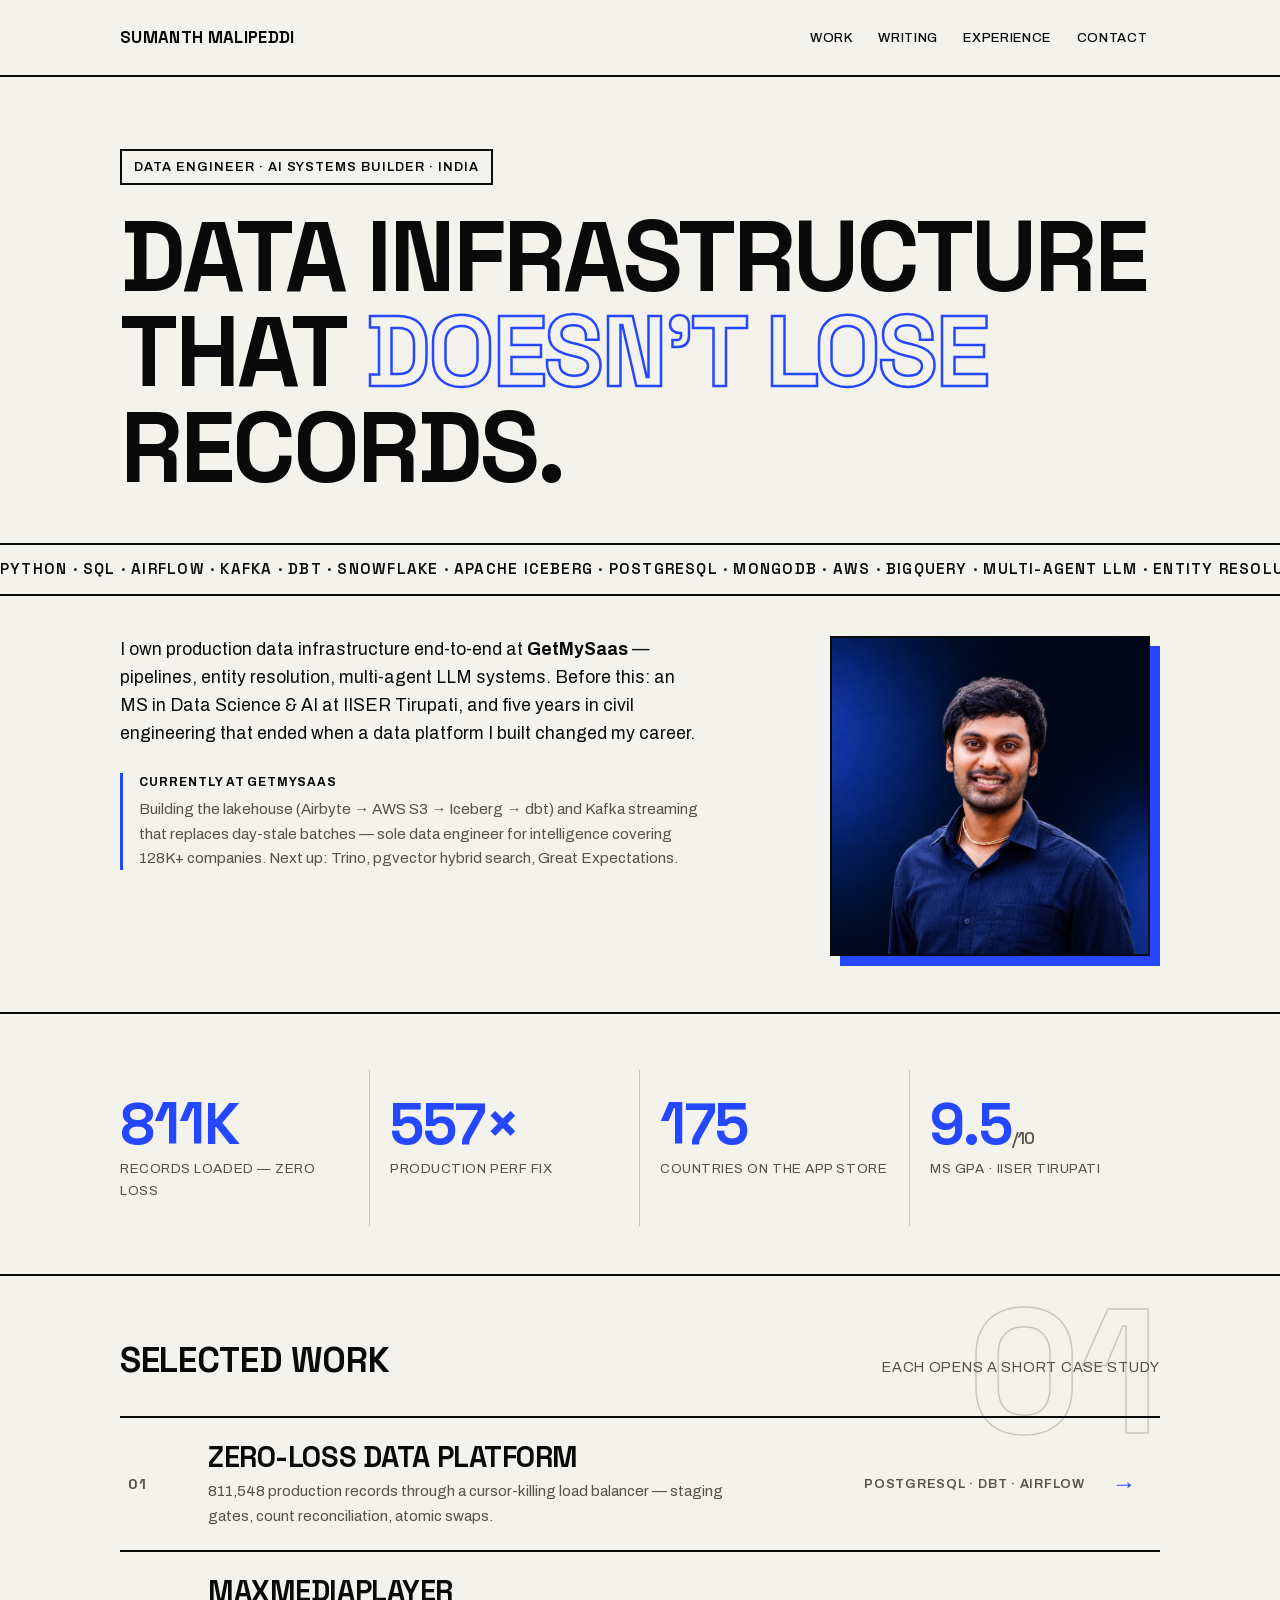
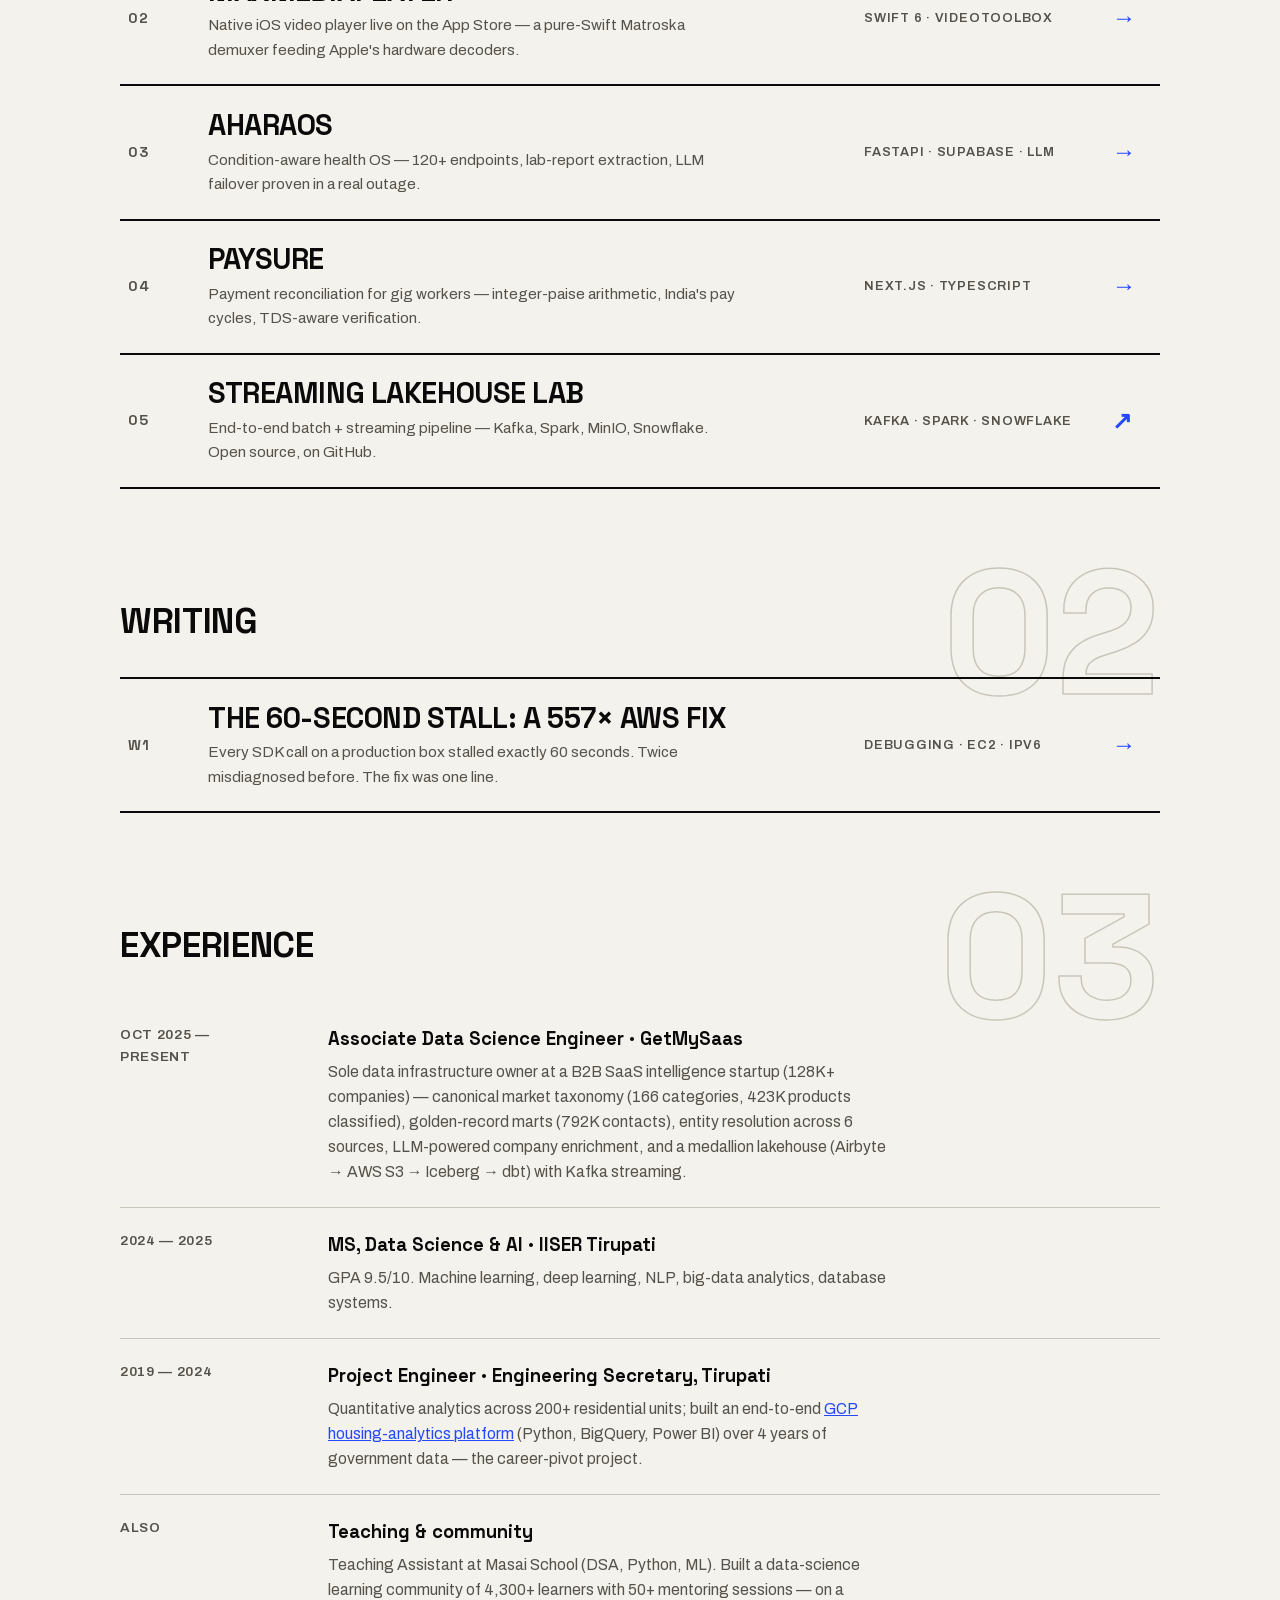
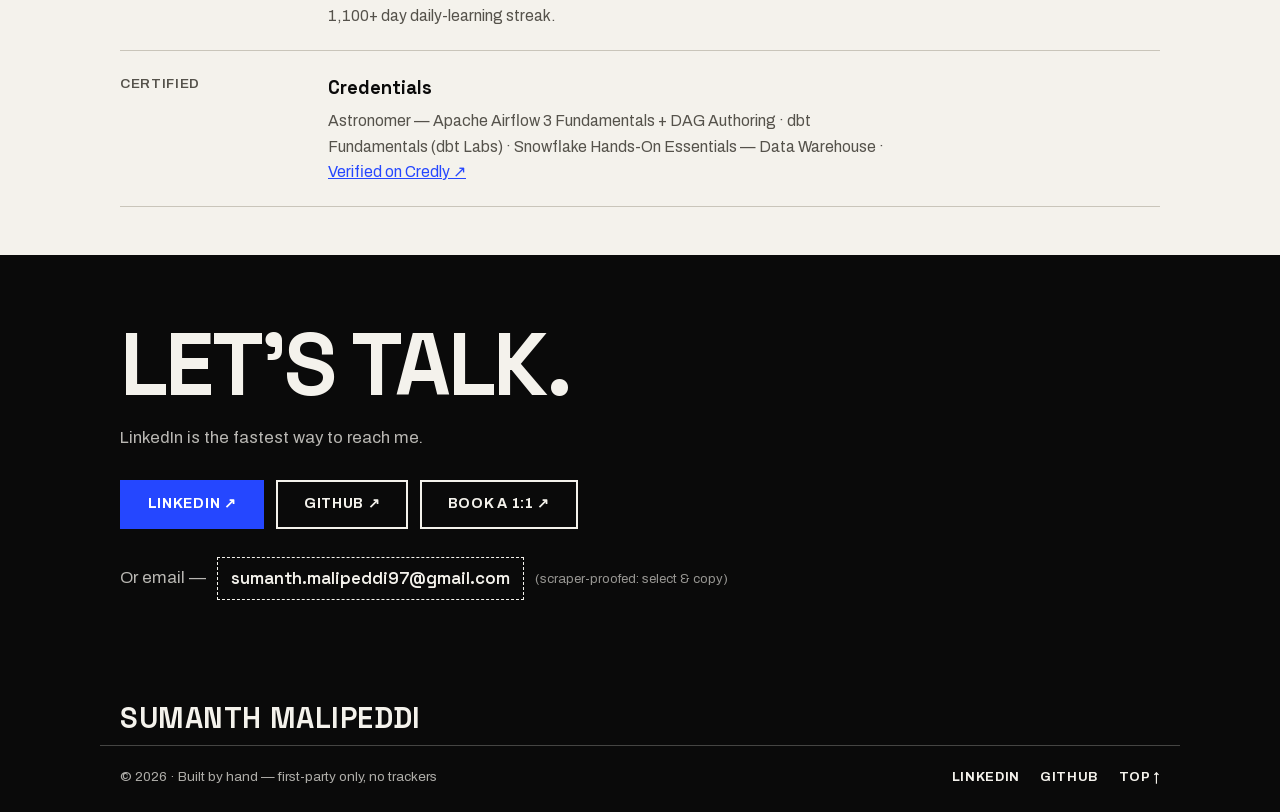
==== index.html @ 6e316037 "feat: favicon, honest stack — remove unused tools, add python and snowflake Co-Authored-By: Claude O" ====
<!DOCTYPE html>
<html lang="en">
<head>
  <meta charset="UTF-8">
  <meta name="viewport" content="width=device-width, initial-scale=1.0">
  <title>Sumanth Malipeddi — Data Engineer &amp; AI Systems Builder</title>
  <meta name="description" content="Data engineer and AI systems builder. Production data infrastructure end-to-end at GetMySaas — zero-loss loads at scale, dbt/Airflow pipelines, multi-agent LLM systems. Solo-shipped iOS and web products.">
  <link rel="canonical" href="https://sumanthmalipeddi.com/">
  <meta property="og:url" content="https://sumanthmalipeddi.com/">
  <meta property="og:title" content="Sumanth Malipeddi — Data Engineer &amp; AI Systems Builder">
  <meta property="og:description" content="Production data infrastructure end-to-end: 811K-record zero-loss loads, dbt/Airflow, multi-agent LLM systems. Solo-shipped products on the App Store and web.">
  <meta property="og:type" content="profile">
  <link rel="icon" href="favicon.svg" type="image/svg+xml">
  <link rel="icon" href="favicon-32.png" sizes="32x32" type="image/png">
  <link rel="apple-touch-icon" href="apple-touch-icon.png">
  <link rel="stylesheet" href="style.css">
  <script type="application/ld+json">
  {
    "@context": "https://schema.org",
    "@type": "ProfilePage",
    "mainEntity": {
      "@type": "Person",
      "name": "Sumanth Malipeddi",
      "jobTitle": "Data Engineer",
      "worksFor": { "@type": "Organization", "name": "GetMySaas" },
      "alumniOf": [
        { "@type": "CollegeOrUniversity", "name": "IISER Tirupati" },
        { "@type": "CollegeOrUniversity", "name": "SASTRA University" }
      ],
      "url": "https://sumanthmalipeddi.com/",
      "sameAs": [
        "https://linkedin.com/in/sumanth-malipeddi",
        "https://github.com/sumanthmalipeddi"
      ]
    }
  }
  </script>
  <script src="js/lenis.min.js" defer></script>
  <script src="js/main.js" defer></script>
</head>
<body>
  <a class="skip-link" href="#main">Skip to content</a>

  <header>
    <nav class="container" aria-label="Main">
      <span class="brand">Sumanth Malipeddi</span>
      <div class="nav-links">
        <a href="#work">Work</a>
        <a href="#writing">Writing</a>
        <a href="#experience">Experience</a>
        <a href="#contact">Contact</a>
      </div>
    </nav>
  </header>

  <main id="main">
    <section class="hero container">
      <p class="kicker reveal r1">Data Engineer · AI Systems Builder · India</p>
      <h1 class="reveal r2">Data infrastructure<br>that <em>doesn't lose</em><br>records.</h1>
    </section>

    <div class="marquee" aria-hidden="true">
      <div class="marquee-track">
        <span>Python · SQL · Airflow · Kafka · dbt · Snowflake · Apache Iceberg · PostgreSQL · MongoDB · AWS · BigQuery · Multi-agent LLM · Entity resolution · Zero-loss pipelines · FastAPI · Swift · Docker · </span><span class="loop-copy">Python · SQL · Airflow · Kafka · dbt · Snowflake · Apache Iceberg · PostgreSQL · MongoDB · AWS · BigQuery · Multi-agent LLM · Entity resolution · Zero-loss pipelines · FastAPI · Swift · Docker · </span>
      </div>
    </div>

    <section class="hero-below container">
      <div class="hero-row reveal r3">
        <div class="hero-left">
          <p class="bio">
            I own production data infrastructure end-to-end at <strong>GetMySaas</strong> —
            pipelines, entity resolution, multi-agent LLM systems. Before this: an MS in
            Data Science &amp; AI at IISER Tirupati, and five years in civil engineering
            that ended when a data platform I built changed my career.
          </p>
          <p class="now"><span>Currently at GetMySaas</span>Building the lakehouse (Airbyte → AWS S3 → Iceberg → dbt) and Kafka streaming that replaces day-stale batches — sole data engineer for intelligence covering 128K+ companies. Next up: Trino, pgvector hybrid search, Great Expectations.</p>
        </div>
        <figure class="portrait">
          <img src="img/portrait.jpg" alt="Sumanth Malipeddi" width="800" height="800" fetchpriority="high">
        </figure>
      </div>
    </section>

    <section class="stats-band" aria-label="Key numbers">
      <div class="container stats">
        <div class="stat"><span class="num">811K</span><span class="label">records loaded — zero loss</span></div>
        <div class="stat"><span class="num">557×</span><span class="label">production perf fix</span></div>
        <div class="stat"><span class="num">175</span><span class="label">countries on the App Store</span></div>
        <div class="stat"><span class="num">9.5<small>/10</small></span><span class="label">MS GPA · IISER Tirupati</span></div>
      </div>
    </section>

    <section id="work" class="container sec" aria-labelledby="work-h">
      <span class="ghost" aria-hidden="true">01</span>
      <div class="sec-head">
        <h2 id="work-h">Selected work</h2>
        <p class="sec-note">Each opens a short case study</p>
      </div>
      <div class="index-list">
        <a class="row" href="projects/zero-loss-pipeline.html">
          <span class="row-no">01</span>
          <span class="row-main">
            <span class="row-title">Zero-loss data platform</span>
            <span class="row-desc">811,548 production records through a cursor-killing load balancer — staging gates, count reconciliation, atomic swaps.</span>
          </span>
          <span class="row-meta">PostgreSQL · dbt · Airflow</span>
          <span class="arrow" aria-hidden="true">→</span>
        </a>
        <a class="row" href="projects/maxmediaplayer.html">
          <span class="row-no">02</span>
          <span class="row-main">
            <span class="row-title">MaxMediaPlayer</span>
            <span class="row-desc">Native iOS video player live on the App Store — a pure-Swift Matroska demuxer feeding Apple's hardware decoders.</span>
          </span>
          <span class="row-meta">Swift 6 · VideoToolbox</span>
          <span class="arrow" aria-hidden="true">→</span>
        </a>
        <a class="row" href="projects/aharaos.html">
          <span class="row-no">03</span>
          <span class="row-main">
            <span class="row-title">AharaOS</span>
            <span class="row-desc">Condition-aware health OS — 120+ endpoints, lab-report extraction, LLM failover proven in a real outage.</span>
          </span>
          <span class="row-meta">FastAPI · Supabase · LLM</span>
          <span class="arrow" aria-hidden="true">→</span>
        </a>
        <a class="row" href="projects/paysure.html">
          <span class="row-no">04</span>
          <span class="row-main">
            <span class="row-title">PaySure</span>
            <span class="row-desc">Payment reconciliation for gig workers — integer-paise arithmetic, India's pay cycles, TDS-aware verification.</span>
          </span>
          <span class="row-meta">Next.js · TypeScript</span>
          <span class="arrow" aria-hidden="true">→</span>
        </a>
        <a class="row" href="https://github.com/sumanthmalipeddi/stockmarket-data-pipeline" rel="noopener noreferrer">
          <span class="row-no">05</span>
          <span class="row-main">
            <span class="row-title">Streaming lakehouse lab</span>
            <span class="row-desc">End-to-end batch + streaming pipeline — Kafka, Spark, MinIO, Snowflake. Open source, on GitHub.</span>
          </span>
          <span class="row-meta">Kafka · Spark · Snowflake</span>
          <span class="arrow" aria-hidden="true">↗</span>
        </a>
      </div>
    </section>

    <section id="writing" class="container sec" aria-labelledby="writing-h">
      <span class="ghost" aria-hidden="true">02</span>
      <div class="sec-head">
        <h2 id="writing-h">Writing</h2>
      </div>
      <div class="index-list">
        <a class="row" href="writing/557x-aws-fix.html">
          <span class="row-no">W1</span>
          <span class="row-main">
            <span class="row-title">The 60-second stall: a 557× AWS fix</span>
            <span class="row-desc">Every SDK call on a production box stalled exactly 60 seconds. Twice misdiagnosed before. The fix was one line.</span>
          </span>
          <span class="row-meta">Debugging · EC2 · IPv6</span>
          <span class="arrow" aria-hidden="true">→</span>
        </a>
      </div>
    </section>

    <section id="experience" class="container sec" aria-labelledby="exp-h">
      <span class="ghost" aria-hidden="true">03</span>
      <div class="sec-head">
        <h2 id="exp-h">Experience</h2>
      </div>
      <article class="job">
        <div class="job-when"><p class="period">Oct 2025 —<br>Present</p></div>
        <div class="job-what">
          <h3>Associate Data Science Engineer · GetMySaas</h3>
          <p class="job-line">Sole data infrastructure owner at a B2B SaaS intelligence startup (128K+ companies) — canonical market taxonomy (166 categories, 423K products classified), golden-record marts (792K contacts), entity resolution across 6 sources, LLM-powered company enrichment, and a medallion lakehouse (Airbyte → AWS S3 → Iceberg → dbt) with Kafka streaming.</p>
        </div>
      </article>
      <article class="job">
        <div class="job-when"><p class="period">2024 — 2025</p></div>
        <div class="job-what">
          <h3>MS, Data Science &amp; AI · IISER Tirupati</h3>
          <p class="job-line">GPA 9.5/10. Machine learning, deep learning, NLP, big-data analytics, database systems.</p>
        </div>
      </article>
      <article class="job">
        <div class="job-when"><p class="period">2019 — 2024</p></div>
        <div class="job-what">
          <h3>Project Engineer · Engineering Secretary, Tirupati</h3>
          <p class="job-line">Quantitative analytics across 200+ residential units; built an end-to-end <a href="https://github.com/sumanthmalipeddi/Housing_Data-Analytics-Engineering" rel="noopener noreferrer">GCP housing-analytics platform</a> (Python, BigQuery, Power BI) over 4 years of government data — the career-pivot project.</p>
        </div>
      </article>
      <article class="job">
        <div class="job-when"><p class="period">Also</p></div>
        <div class="job-what">
          <h3>Teaching &amp; community</h3>
          <p class="job-line">Teaching Assistant at Masai School (DSA, Python, ML). Built a data-science learning community of 4,300+ learners with 50+ mentoring sessions — on a 1,100+ day daily-learning streak.</p>
        </div>
      </article>
      <article class="job">
        <div class="job-when"><p class="period">Certified</p></div>
        <div class="job-what">
          <h3>Credentials</h3>
          <p class="job-line">Astronomer — Apache Airflow 3 Fundamentals + DAG Authoring · dbt Fundamentals (dbt Labs) · Snowflake Hands-On Essentials — Data Warehouse · <a href="https://www.credly.com/users/sumanth-malipeddi" rel="noopener noreferrer">Verified on Credly ↗</a></p>
        </div>
      </article>
    </section>

    <section id="contact" class="contact-band" aria-labelledby="contact-h">
      <div class="container">
        <h2 id="contact-h" class="contact-big">Let's talk.</h2>
        <p class="contact-note">LinkedIn is the fastest way to reach me.</p>
        <div class="contact-links">
          <a class="btn btn-primary" href="https://linkedin.com/in/sumanth-malipeddi" rel="noopener noreferrer">LinkedIn ↗</a>
          <a class="btn" href="https://github.com/sumanthmalipeddi" rel="noopener noreferrer">GitHub ↗</a>
          <a class="btn" href="https://topmate.io/sumanth_malipeddi" rel="noopener noreferrer">Book a 1:1 ↗</a>
        </div>
        <p class="email-line">
          <span class="email-label">Or email —</span>
          <span class="email">sumanth.malipeddi97<span class="decoy">.stop-scraping-me</span>&#64;gmail<span class="decoy">.example</span>.com</span>
          <span class="email-hint">(scraper-proofed: select &amp; copy)</span>
        </p>
      </div>
    </section>
  </main>

  <footer>
    <div class="container">
      <p class="foot-name" aria-hidden="true">Sumanth&nbsp;Malipeddi</p>
    </div>
    <div class="container foot">
      <p>© 2026 · Built by hand — first-party only, no trackers</p>
      <div class="foot-links">
        <a href="https://linkedin.com/in/sumanth-malipeddi" rel="noopener noreferrer">LinkedIn</a>
        <a href="https://github.com/sumanthmalipeddi" rel="noopener noreferrer">GitHub</a>
        <a href="#main">Top ↑</a>
      </div>
    </div>
  </footer>
</body>
</html>
---- style.css ----
@font-face {
  font-family: "Archivo";
  src: url("fonts/archivo.woff2") format("woff2");
  font-weight: 100 900;
  font-display: swap;
}

@font-face {
  font-family: "Space Grotesk";
  src: url("fonts/space-grotesk.woff2") format("woff2");
  font-weight: 300 700;
  font-display: swap;
}

:root {
  --bg: #f4f2ec;
  --fg: #0a0a0a;
  --muted: #55524b;
  --accent: #2547ff;
  --on-accent: #ffffff;
  --line: #0a0a0a;
  --line-soft: #c9c5ba;
  --max-width: 1080px;
  --ease-out: cubic-bezier(0.23, 1, 0.32, 1);
}

@media (prefers-color-scheme: dark) {
  :root {
    --bg: #0d0d0c;
    --fg: #f2f0e9;
    --muted: #a8a498;
    --accent: #6b85ff;
    --on-accent: #0d0d0c;
    --line: #f2f0e9;
    --line-soft: #33322e;
  }
}

* { margin: 0; padding: 0; box-sizing: border-box; }

/* Native fallback; Lenis takes over when JS runs (and sets scroll-behavior auto) */
html { scroll-behavior: smooth; }

html.lenis, html.lenis body { height: auto; }
.lenis.lenis-smooth { scroll-behavior: auto !important; }
.lenis.lenis-stopped { overflow: hidden; }

::selection { background: var(--accent); color: var(--on-accent); }

body {
  background: var(--bg);
  color: var(--fg);
  font-family: "Archivo", -apple-system, BlinkMacSystemFont, "Segoe UI", sans-serif;
  font-size: 1.05rem;
  line-height: 1.6;
}

h1, h2, h3, .brand, .num, .row-no, .row-title, .contact-big {
  font-family: "Space Grotesk", "Archivo", sans-serif;
}

.skip-link {
  position: absolute;
  left: -9999px;
  top: 0;
  background: var(--accent);
  color: var(--on-accent);
  padding: 0.5rem 1rem;
  z-index: 10;
}

.skip-link:focus { left: 0; }

.container {
  max-width: var(--max-width);
  margin: 0 auto;
  padding-left: 1.25rem;
  padding-right: 1.25rem;
}

/* ── Header ─────────────────────────────────────────── */
header { border-bottom: 2px solid var(--line); }

nav {
  display: flex;
  justify-content: space-between;
  align-items: center;
  flex-wrap: wrap;
  gap: 0.5rem;
  padding-top: 1.1rem;
  padding-bottom: 1.1rem;
}

.brand {
  font-weight: 700;
  font-size: 1.05rem;
  text-transform: uppercase;
  letter-spacing: 0.02em;
}

.nav-links { display: flex; flex-wrap: wrap; }

.nav-links a {
  color: var(--fg);
  text-decoration: none;
  font-weight: 500;
  padding: 0.6rem 0.8rem;
  text-transform: uppercase;
  font-size: 0.82rem;
  letter-spacing: 0.05em;
  transition: color 150ms var(--ease-out);
}

a:focus-visible {
  outline: 3px solid var(--accent);
  outline-offset: 2px;
}

/* ── Hero ───────────────────────────────────────────── */
.hero { padding-top: 4.5rem; padding-bottom: 3rem; }

.hero-below { padding-top: 2.5rem; padding-bottom: 3.5rem; }

.kicker {
  color: var(--fg);
  font-weight: 600;
  letter-spacing: 0.08em;
  text-transform: uppercase;
  font-size: 0.8rem;
  margin-bottom: 1.5rem;
  border: 2px solid var(--line);
  display: inline-block;
  padding: 0.35rem 0.75rem;
}

.hero h1 {
  font-size: clamp(2.6rem, 8.5vw, 6.2rem);
  font-weight: 700;
  line-height: 0.96;
  letter-spacing: -0.03em;
  text-transform: uppercase;
  margin-bottom: 0;
}

.hero h1 em {
  font-style: normal;
  color: var(--accent);
}

@supports (-webkit-text-stroke: 2px black) {
  .hero h1 em {
    color: transparent;
    -webkit-text-stroke: 2.5px var(--accent);
  }
}

/* ── Marquee strip ──────────────────────────────────── */
.marquee {
  border-top: 2px solid var(--line);
  border-bottom: 2px solid var(--line);
  overflow: hidden;
  white-space: nowrap;
  padding: 0.7rem 0;
}

.marquee-track {
  display: inline-block;
  animation: marquee 36s linear infinite;
  will-change: transform;
}

.marquee span {
  font-family: "Space Grotesk", sans-serif;
  font-weight: 600;
  text-transform: uppercase;
  letter-spacing: 0.08em;
  font-size: 0.95rem;
}

@keyframes marquee {
  to { transform: translateX(-50%); }
}

.hero-row {
  display: grid;
  grid-template-columns: 1fr;
  gap: 2rem;
  align-items: start;
}

@media (min-width: 760px) {
  .hero-row { grid-template-columns: 3fr 2fr; gap: 3.5rem; }
}

.hero-left { display: flex; flex-direction: column; gap: 1.5rem; }

.portrait { margin: 0; }

.portrait img {
  display: block;
  width: 100%;
  max-width: 320px;
  height: auto;
  border: 2px solid var(--line);
  box-shadow: 10px 10px 0 var(--accent);
}

@media (min-width: 760px) {
  .portrait { justify-self: end; padding-right: 10px; }
}

.bio { max-width: 58ch; font-size: 1.1rem; }

.bio strong { font-weight: 700; }

.now {
  border-left: 3px solid var(--accent);
  padding-left: 1rem;
  color: var(--muted);
  font-size: 0.95rem;
  align-self: start;
}

.now span {
  display: block;
  text-transform: uppercase;
  letter-spacing: 0.08em;
  font-size: 0.75rem;
  font-weight: 700;
  color: var(--fg);
  margin-bottom: 0.35rem;
}

/* ── Stats band ─────────────────────────────────────── */
.stats-band {
  border-top: 2px solid var(--line);
  border-bottom: 2px solid var(--line);
}

.stats {
  display: grid;
  grid-template-columns: 1fr 1fr;
  padding-left: 0;
  padding-right: 0;
}

@media (min-width: 760px) {
  .stats { grid-template-columns: repeat(4, 1fr); }
}

.stat {
  padding: 1.5rem 1.25rem;
  border-right: 1px solid var(--line-soft);
}

.stat:last-child { border-right: none; }

@media (max-width: 759px) {
  .stat:nth-child(2n) { border-right: none; }
  .stat:nth-child(-n+2) { border-bottom: 1px solid var(--line-soft); }
}

.stat .num {
  display: block;
  font-weight: 700;
  font-size: clamp(2.4rem, 5vw, 3.6rem);
  letter-spacing: -0.02em;
  line-height: 1.05;
  color: var(--accent);
}

.stat .num small { font-size: 1.1rem; font-weight: 500; color: var(--muted); }

.stat .label {
  display: block;
  color: var(--muted);
  font-size: 0.85rem;
  margin-top: 0.25rem;
  text-transform: uppercase;
  letter-spacing: 0.04em;
}

/* ── Sections ───────────────────────────────────────── */
section { padding-top: 3.5rem; padding-bottom: 3rem; }

.sec { position: relative; }

.sec > *:not(.ghost) { position: relative; z-index: 1; }

.ghost {
  position: absolute;
  top: 0.5rem;
  right: 1.25rem;
  font-family: "Space Grotesk", sans-serif;
  font-weight: 700;
  font-size: clamp(6rem, 16vw, 11rem);
  line-height: 1;
  color: transparent;
  -webkit-text-stroke: 1.5px var(--line-soft);
  pointer-events: none;
  user-select: none;
  z-index: 0;
  transform: translateZ(0);
}

.sec-head {
  display: flex;
  align-items: baseline;
  justify-content: space-between;
  gap: 1rem;
  flex-wrap: wrap;
  margin-bottom: 1.75rem;
}

h2 {
  font-size: clamp(1.6rem, 3.5vw, 2.2rem);
  font-weight: 700;
  text-transform: uppercase;
  letter-spacing: -0.01em;
}

.sec-note {
  color: var(--muted);
  font-size: 0.9rem;
  text-transform: uppercase;
  letter-spacing: 0.05em;
}

/* ── Editorial index rows ───────────────────────────── */
.index-list { border-top: 2px solid var(--line); }

.row {
  display: grid;
  grid-template-columns: auto 1fr auto;
  align-items: center;
  gap: 1rem 1.5rem;
  padding: 1.4rem 0.5rem;
  border-bottom: 2px solid var(--line);
  text-decoration: none;
  color: var(--fg);
  transition: background 150ms var(--ease-out), color 150ms var(--ease-out);
}

.row-main, .row-no { transition: transform 150ms var(--ease-out); }

@media (min-width: 760px) {
  .row { grid-template-columns: 3.5rem 1fr 14rem 2.5rem; }
}

.row-no {
  font-weight: 700;
  font-size: 0.9rem;
  color: var(--muted);
  letter-spacing: 0.05em;
}

.row-main { display: block; }

.row-title {
  display: block;
  font-weight: 700;
  font-size: clamp(1.3rem, 3vw, 1.8rem);
  letter-spacing: -0.015em;
  line-height: 1.15;
  text-transform: uppercase;
}

.row-desc {
  display: block;
  color: var(--muted);
  font-size: 0.95rem;
  margin-top: 0.35rem;
  max-width: 60ch;
}

.row-meta {
  color: var(--muted);
  font-size: 0.8rem;
  font-weight: 600;
  text-transform: uppercase;
  letter-spacing: 0.06em;
  display: none;
}

@media (min-width: 760px) {
  .row-meta { display: block; }
}

.arrow {
  color: var(--accent);
  font-weight: 700;
  font-size: 1.5rem;
  transition: transform 160ms var(--ease-out);
}

@media (hover: hover) and (pointer: fine) {
  .nav-links a:hover { color: var(--accent); }
  .row:hover {
    background: var(--fg);
    color: var(--bg);
  }
  .row:hover .row-main,
  .row:hover .row-no { transform: translateX(0.5rem); }
  .row:hover .row-desc,
  .row:hover .row-no,
  .row:hover .row-meta { color: var(--bg); opacity: 0.75; }
  .row:hover .arrow { transform: translateX(6px); color: var(--accent); }
  .btn:hover { background: var(--fg); color: var(--bg); border-color: var(--fg); }
  .btn-primary:hover { background: var(--fg); color: var(--bg); }
}

.row:active { background: var(--fg); color: var(--bg); }

/* ── Experience ─────────────────────────────────────── */
.job {
  display: grid;
  grid-template-columns: 1fr;
  gap: 0.25rem 3rem;
  padding: 1.4rem 0;
  border-bottom: 1px solid var(--line-soft);
}

@media (min-width: 760px) {
  .job { grid-template-columns: 10rem 1fr; }
}

.period {
  color: var(--muted);
  font-size: 0.85rem;
  font-weight: 600;
  text-transform: uppercase;
  letter-spacing: 0.05em;
  font-variant-numeric: tabular-nums;
}

.job h3 {
  font-size: 1.15rem;
  font-weight: 700;
  margin-bottom: 0.35rem;
}

.job-line { color: var(--muted); max-width: 62ch; font-size: 0.98rem; }

/* ── Contact band ───────────────────────────────────── */
.contact-band {
  border-top: 2px solid var(--line);
  background: var(--fg);
  color: var(--bg);
  padding-top: 4rem;
  padding-bottom: 4rem;
}

.contact-big {
  font-size: clamp(2.8rem, 9vw, 5.5rem);
  letter-spacing: -0.03em;
  line-height: 1;
  margin-bottom: 1rem;
}

.contact-note { opacity: 0.75; margin-bottom: 1.75rem; }

.contact-links { display: flex; gap: 0.75rem; flex-wrap: wrap; }

.btn {
  display: inline-flex;
  align-items: center;
  gap: 0.5rem;
  min-height: 48px;
  padding: 0.7rem 1.6rem;
  border: 2px solid var(--bg);
  background: transparent;
  color: var(--bg);
  text-decoration: none;
  font-weight: 700;
  text-transform: uppercase;
  font-size: 0.88rem;
  letter-spacing: 0.05em;
  cursor: pointer;
  transition: transform 160ms var(--ease-out), background 150ms ease, color 150ms ease;
}

.contact-band .btn { border-color: var(--bg); color: var(--bg); }

.contact-band .btn-primary { background: var(--accent); border-color: var(--accent); color: #fff; }

@media (hover: hover) and (pointer: fine) {
  .contact-band .btn:hover { background: var(--bg); color: var(--fg); }
  .contact-band .btn-primary:hover { background: var(--bg); color: var(--fg); border-color: var(--bg); }
}

.btn:active { transform: scale(0.97); }

/* Anti-scraper email: decoy fragments exist in the HTML source but are
   never rendered, selected, or read by screen readers. */
.email-line {
  margin-top: 1.75rem;
  display: flex;
  align-items: center;
  gap: 0.7rem;
  flex-wrap: wrap;
}

.email-label { opacity: 0.75; }

.email {
  font-family: "Space Grotesk", monospace;
  font-weight: 600;
  border: 1px dashed var(--bg);
  padding: 0.45rem 0.8rem;
  user-select: all;
  -webkit-user-select: all;
}

.email-hint { opacity: 0.6; font-size: 0.82rem; }

.decoy { display: none; }

a { color: var(--accent); }

/* ── Footer ─────────────────────────────────────────── */
footer {
  background: var(--fg);
  color: var(--bg);
}

.foot-name {
  font-family: "Space Grotesk", sans-serif;
  font-weight: 700;
  text-transform: uppercase;
  letter-spacing: 0.02em;
  font-size: clamp(1.3rem, 2.8vw, 1.8rem);
  line-height: 1;
  padding-top: 2.5rem;
  padding-bottom: 0.75rem;
  white-space: nowrap;
  overflow: hidden;
}

.foot {
  display: flex;
  justify-content: space-between;
  align-items: center;
  flex-wrap: wrap;
  gap: 0.75rem;
  padding-top: 1.25rem;
  padding-bottom: 1.5rem;
  border-top: 1px solid color-mix(in srgb, var(--bg) 25%, transparent);
  font-size: 0.85rem;
}

.foot p { opacity: 0.7; }

.foot-links { display: flex; gap: 1.25rem; }

.foot-links a {
  color: var(--bg);
  text-decoration: none;
  font-weight: 700;
  text-transform: uppercase;
  font-size: 0.8rem;
  letter-spacing: 0.05em;
}

@media (hover: hover) and (pointer: fine) {
  .foot-links a:hover { color: var(--accent); }
}

/* ── Case-study pages ───────────────────────────────── */
.case { padding-top: 3rem; padding-bottom: 0.5rem; }

.case .kicker { margin-bottom: 1.25rem; }

.case h1 {
  font-size: clamp(2.2rem, 6vw, 3.8rem);
  font-weight: 700;
  text-transform: uppercase;
  letter-spacing: -0.02em;
  line-height: 1.02;
  margin-bottom: 1rem;
}

.case .stack {
  color: var(--muted);
  font-size: 0.85rem;
  font-weight: 600;
  text-transform: uppercase;
  letter-spacing: 0.06em;
}

.case-body { padding-bottom: 2rem; }

.case-body section { padding: 1.75rem 0; }

.case-body h2 {
  font-size: 1.3rem;
  margin-bottom: 0.75rem;
}

.case-body p, .case-body li { max-width: 64ch; }

.case-body p + p { margin-top: 0.75rem; }

.case-body ul { padding-left: 1.25rem; }

.case-body li { margin-bottom: 0.5rem; }

.case-body code {
  font-family: "Space Grotesk", monospace;
  font-size: 0.92em;
  border: 1px solid var(--line-soft);
  padding: 0.05em 0.35em;
}

.outcomes {
  list-style: none;
  padding-left: 0 !important;
  display: grid;
  grid-template-columns: 1fr;
  border: 2px solid var(--line);
}

@media (min-width: 680px) {
  .outcomes { grid-template-columns: 1fr 1fr; }
}

.outcomes li {
  padding: 1.1rem 1.25rem;
  margin: 0 !important;
  border-bottom: 1px solid var(--line-soft);
}

@media (min-width: 680px) {
  .outcomes li:nth-child(odd) { border-right: 1px solid var(--line-soft); }
  .outcomes li:nth-last-child(-n+2) { border-bottom: none; }
}

@media (max-width: 679px) {
  .outcomes li:last-child { border-bottom: none; }
}

.outcomes .num {
  font-weight: 700;
  font-size: 1.5rem;
  letter-spacing: -0.02em;
  display: block;
}

.back {
  display: inline-block;
  margin: 1rem 0 2.5rem;
  text-decoration: none;
  font-weight: 700;
  text-transform: uppercase;
  font-size: 0.88rem;
  letter-spacing: 0.05em;
  border: 2px solid var(--line);
  color: var(--fg);
  padding: 0.6rem 1.2rem;
  transition: background 150ms ease, color 150ms ease;
}

@media (hover: hover) and (pointer: fine) {
  .back:hover { background: var(--fg); color: var(--bg); }
}

/* ── Entrance ───────────────────────────────────────── */
.reveal {
  opacity: 0;
  transform: translateY(10px);
  animation: reveal 300ms var(--ease-out) forwards;
}

.r1 { animation-delay: 0ms; }
.r2 { animation-delay: 60ms; }
.r3 { animation-delay: 120ms; }

@keyframes reveal {
  to {
    opacity: 1;
    transform: translateY(0);
  }
}

@media (prefers-reduced-motion: reduce) {
  html { scroll-behavior: auto; }

  .reveal {
    transform: none;
    animation: reveal 200ms ease forwards;
  }

  .btn:active { transform: none; }
  .row { transition: background 150ms ease, color 150ms ease; }
  .marquee-track { animation: none; }
  .loop-copy { display: none; }
}
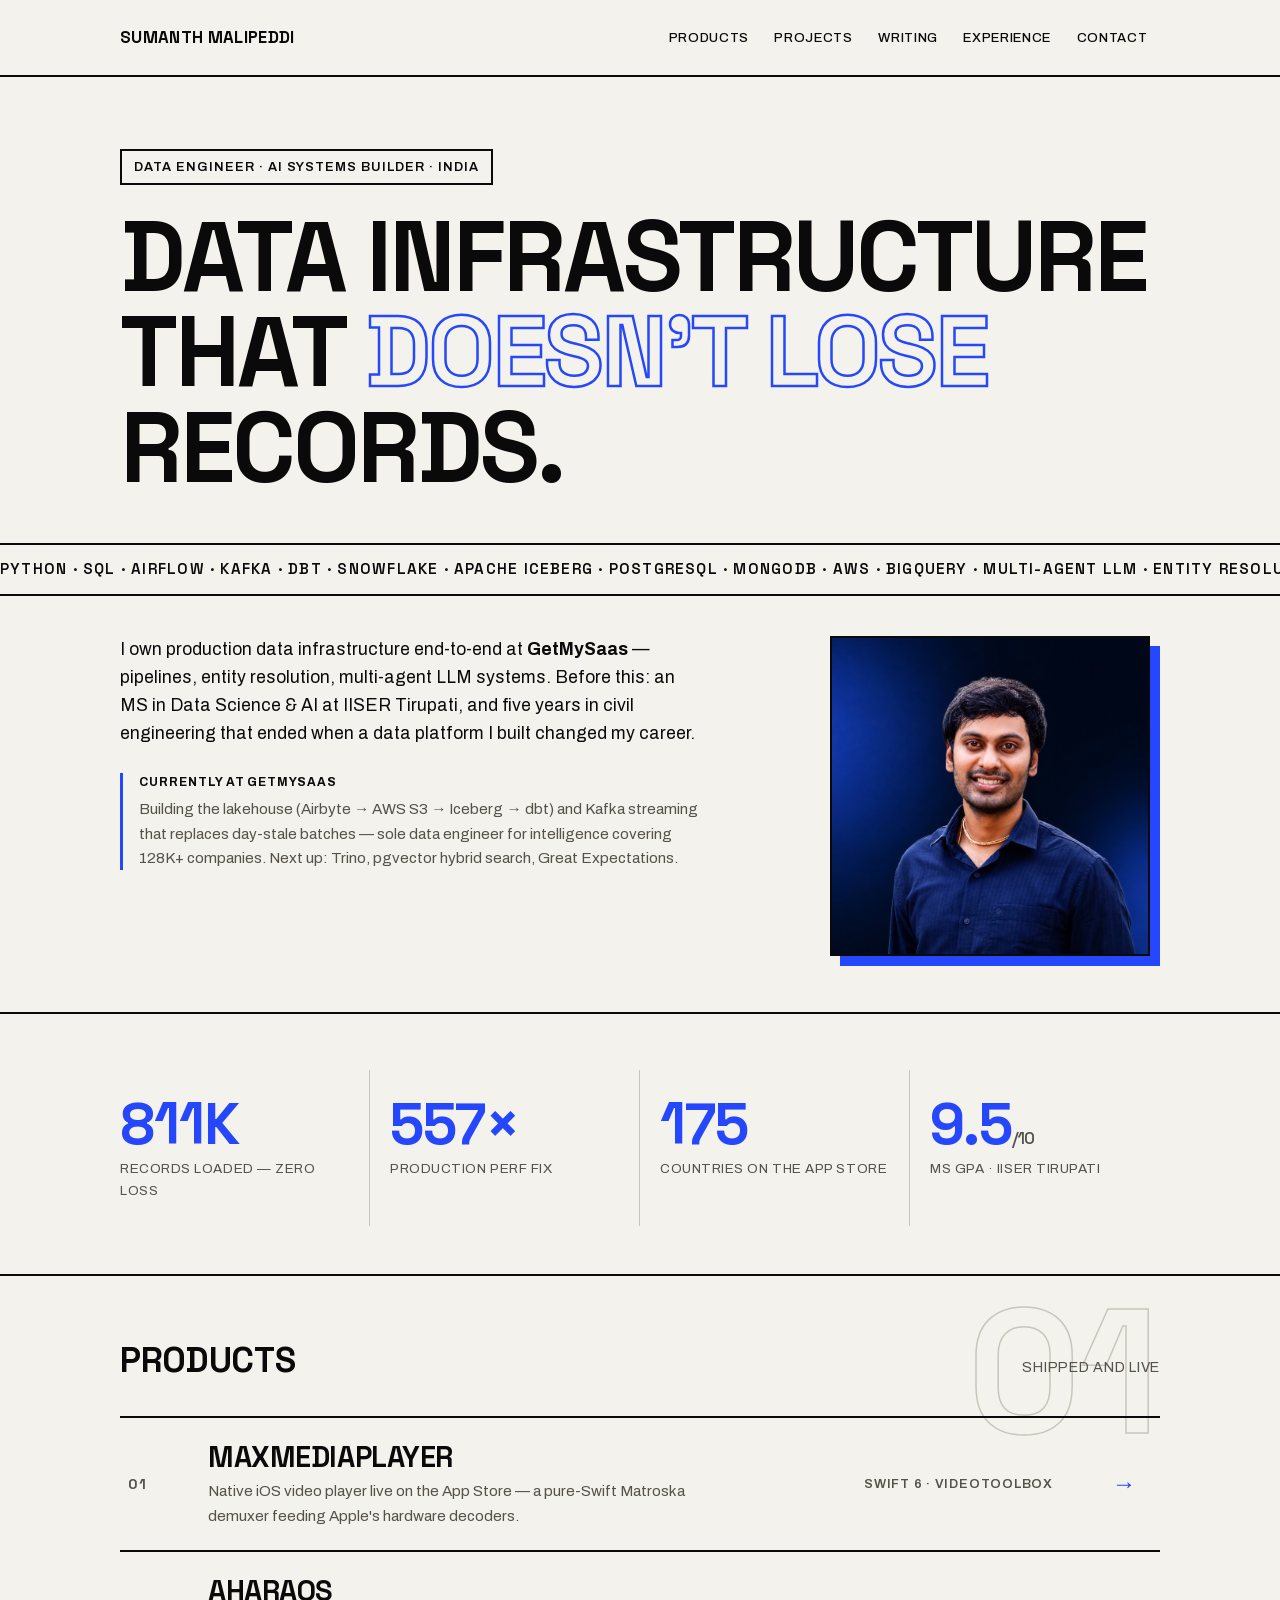
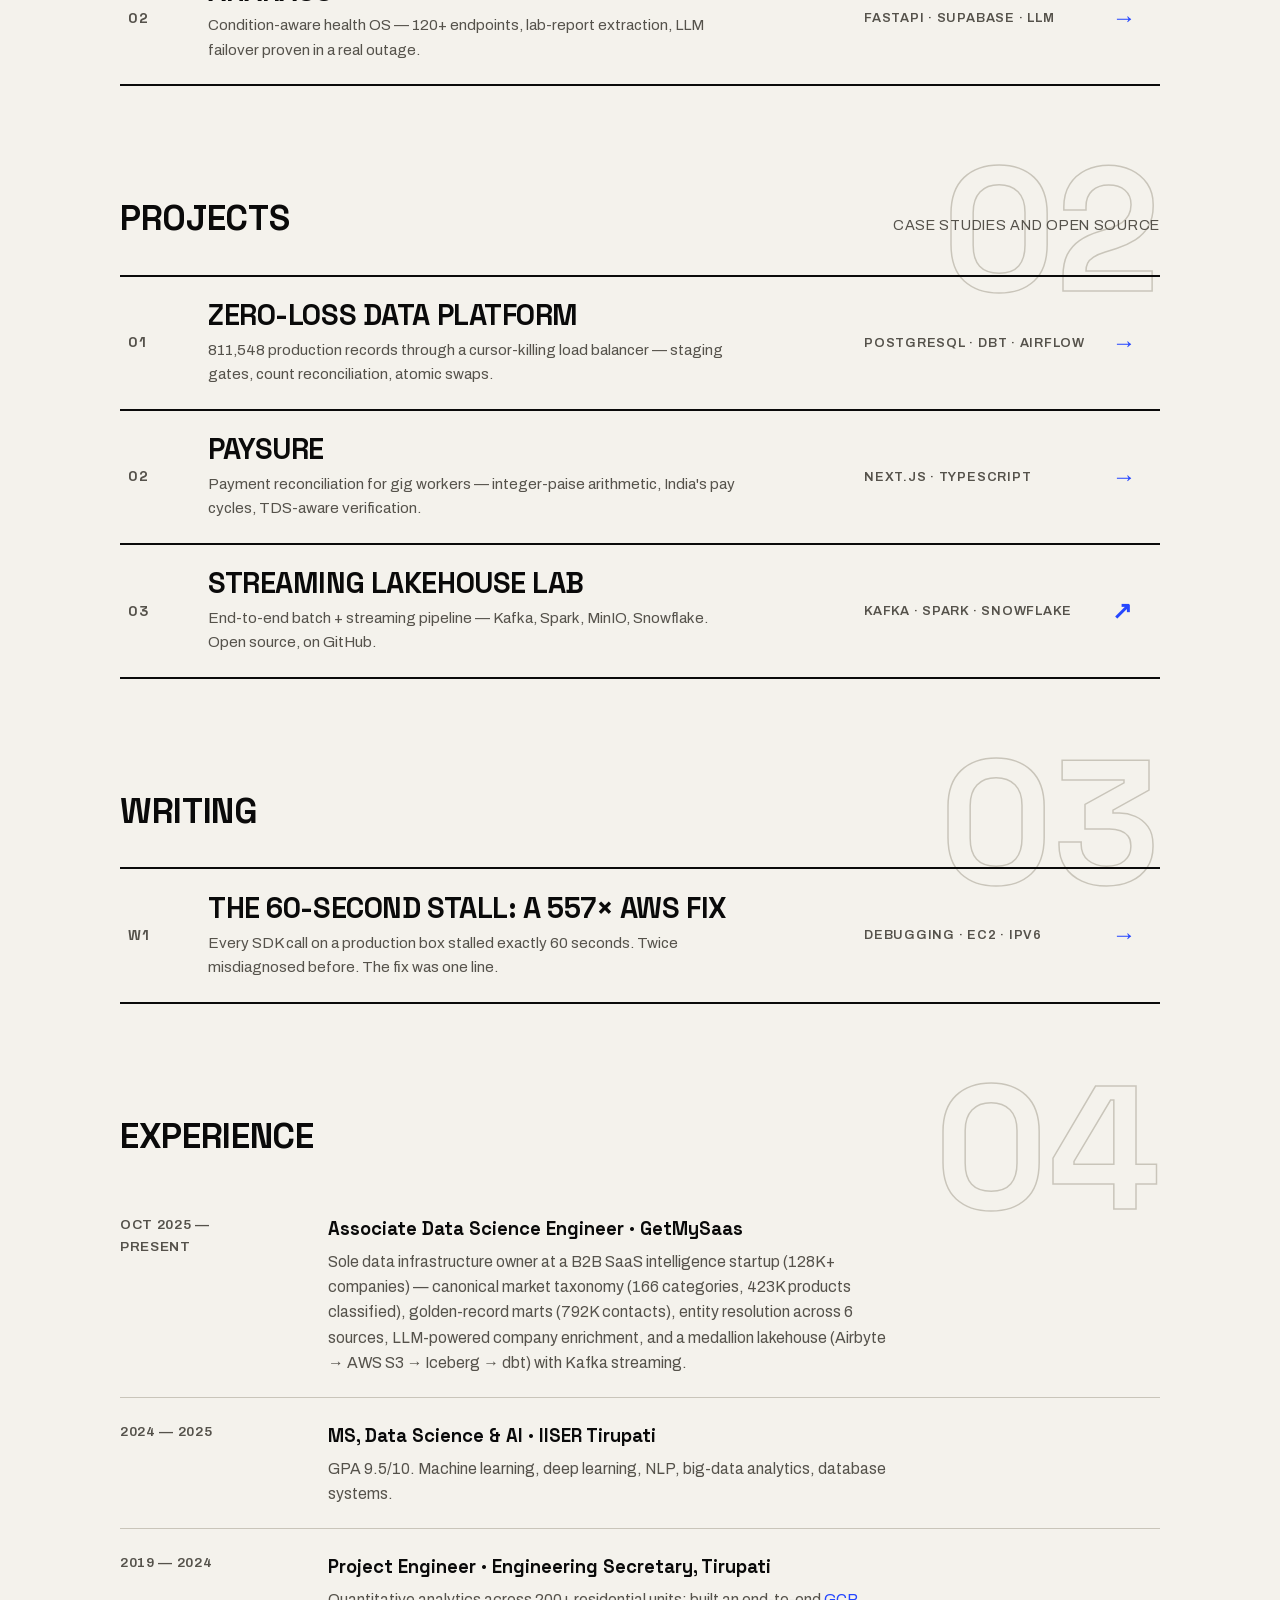
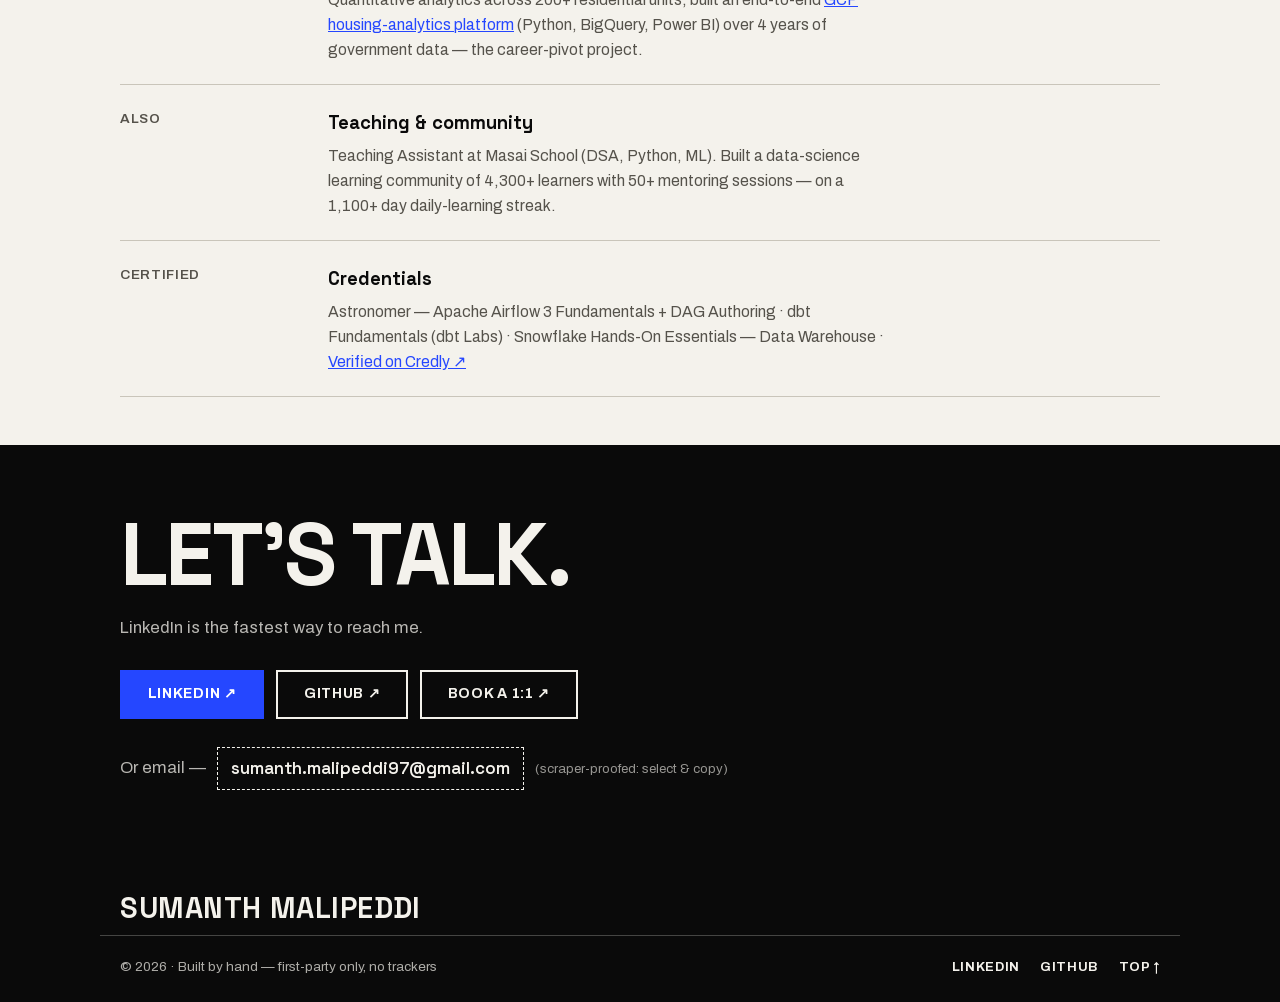
==== commit 0b44ec35: "feat: separate products from projects on homepage Co-Authored-By: Claude Opus 5.5 <noreply@anthropic" ====
--- a/index.html
+++ b/index.html
@@ -45,7 +45,8 @@
     <nav class="container" aria-label="Main">
       <span class="brand">Sumanth Malipeddi</span>
       <div class="nav-links">
-        <a href="#work">Work</a>
+        <a href="#products">Products</a>
+        <a href="#projects">Projects</a>
         <a href="#writing">Writing</a>
         <a href="#experience">Experience</a>
         <a href="#contact">Contact</a>
@@ -91,11 +92,39 @@
       </div>
     </section>
 
-    <section id="work" class="container sec" aria-labelledby="work-h">
+    <section id="products" class="container sec" aria-labelledby="products-h">
       <span class="ghost" aria-hidden="true">01</span>
       <div class="sec-head">
-        <h2 id="work-h">Selected work</h2>
-        <p class="sec-note">Each opens a short case study</p>
+        <h2 id="products-h">Products</h2>
+        <p class="sec-note">Shipped and live</p>
+      </div>
+      <div class="index-list">
+        <a class="row" href="projects/maxmediaplayer.html">
+          <span class="row-no">01</span>
+          <span class="row-main">
+            <span class="row-title">MaxMediaPlayer</span>
+            <span class="row-desc">Native iOS video player live on the App Store — a pure-Swift Matroska demuxer feeding Apple's hardware decoders.</span>
+          </span>
+          <span class="row-meta">Swift 6 · VideoToolbox</span>
+          <span class="arrow" aria-hidden="true">→</span>
+        </a>
+        <a class="row" href="projects/aharaos.html">
+          <span class="row-no">02</span>
+          <span class="row-main">
+            <span class="row-title">AharaOS</span>
+            <span class="row-desc">Condition-aware health OS — 120+ endpoints, lab-report extraction, LLM failover proven in a real outage.</span>
+          </span>
+          <span class="row-meta">FastAPI · Supabase · LLM</span>
+          <span class="arrow" aria-hidden="true">→</span>
+        </a>
+      </div>
+    </section>
+
+    <section id="projects" class="container sec" aria-labelledby="projects-h">
+      <span class="ghost" aria-hidden="true">02</span>
+      <div class="sec-head">
+        <h2 id="projects-h">Projects</h2>
+        <p class="sec-note">Case studies and open source</p>
       </div>
       <div class="index-list">
         <a class="row" href="projects/zero-loss-pipeline.html">
@@ -107,26 +136,8 @@
           <span class="row-meta">PostgreSQL · dbt · Airflow</span>
           <span class="arrow" aria-hidden="true">→</span>
         </a>
-        <a class="row" href="projects/maxmediaplayer.html">
+        <a class="row" href="projects/paysure.html">
           <span class="row-no">02</span>
-          <span class="row-main">
-            <span class="row-title">MaxMediaPlayer</span>
-            <span class="row-desc">Native iOS video player live on the App Store — a pure-Swift Matroska demuxer feeding Apple's hardware decoders.</span>
-          </span>
-          <span class="row-meta">Swift 6 · VideoToolbox</span>
-          <span class="arrow" aria-hidden="true">→</span>
-        </a>
-        <a class="row" href="projects/aharaos.html">
-          <span class="row-no">03</span>
-          <span class="row-main">
-            <span class="row-title">AharaOS</span>
-            <span class="row-desc">Condition-aware health OS — 120+ endpoints, lab-report extraction, LLM failover proven in a real outage.</span>
-          </span>
-          <span class="row-meta">FastAPI · Supabase · LLM</span>
-          <span class="arrow" aria-hidden="true">→</span>
-        </a>
-        <a class="row" href="projects/paysure.html">
-          <span class="row-no">04</span>
           <span class="row-main">
             <span class="row-title">PaySure</span>
             <span class="row-desc">Payment reconciliation for gig workers — integer-paise arithmetic, India's pay cycles, TDS-aware verification.</span>
@@ -135,7 +146,7 @@
           <span class="arrow" aria-hidden="true">→</span>
         </a>
         <a class="row" href="https://github.com/sumanthmalipeddi/stockmarket-data-pipeline" rel="noopener noreferrer">
-          <span class="row-no">05</span>
+          <span class="row-no">03</span>
           <span class="row-main">
             <span class="row-title">Streaming lakehouse lab</span>
             <span class="row-desc">End-to-end batch + streaming pipeline — Kafka, Spark, MinIO, Snowflake. Open source, on GitHub.</span>
@@ -147,7 +158,7 @@
     </section>
 
     <section id="writing" class="container sec" aria-labelledby="writing-h">
-      <span class="ghost" aria-hidden="true">02</span>
+      <span class="ghost" aria-hidden="true">03</span>
       <div class="sec-head">
         <h2 id="writing-h">Writing</h2>
       </div>
@@ -165,7 +176,7 @@
     </section>
 
     <section id="experience" class="container sec" aria-labelledby="exp-h">
-      <span class="ghost" aria-hidden="true">03</span>
+      <span class="ghost" aria-hidden="true">04</span>
       <div class="sec-head">
         <h2 id="exp-h">Experience</h2>
       </div>
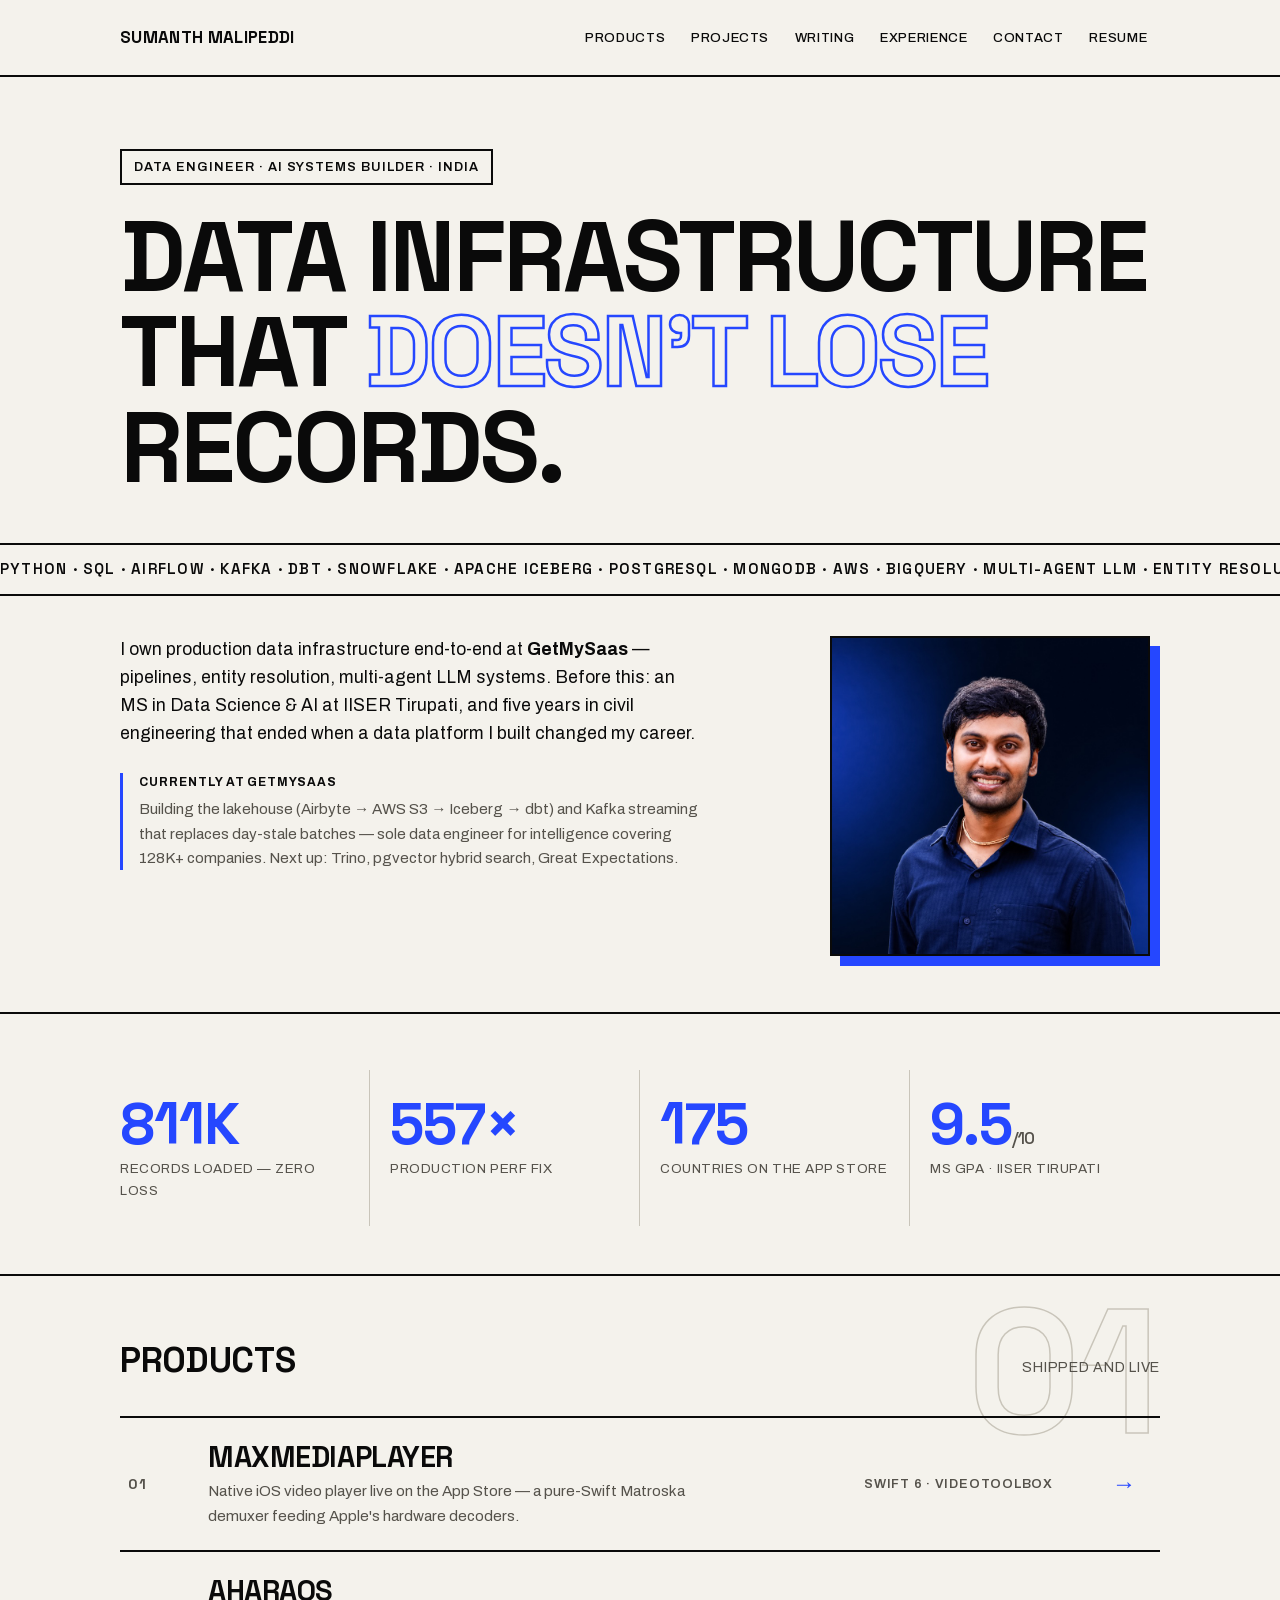
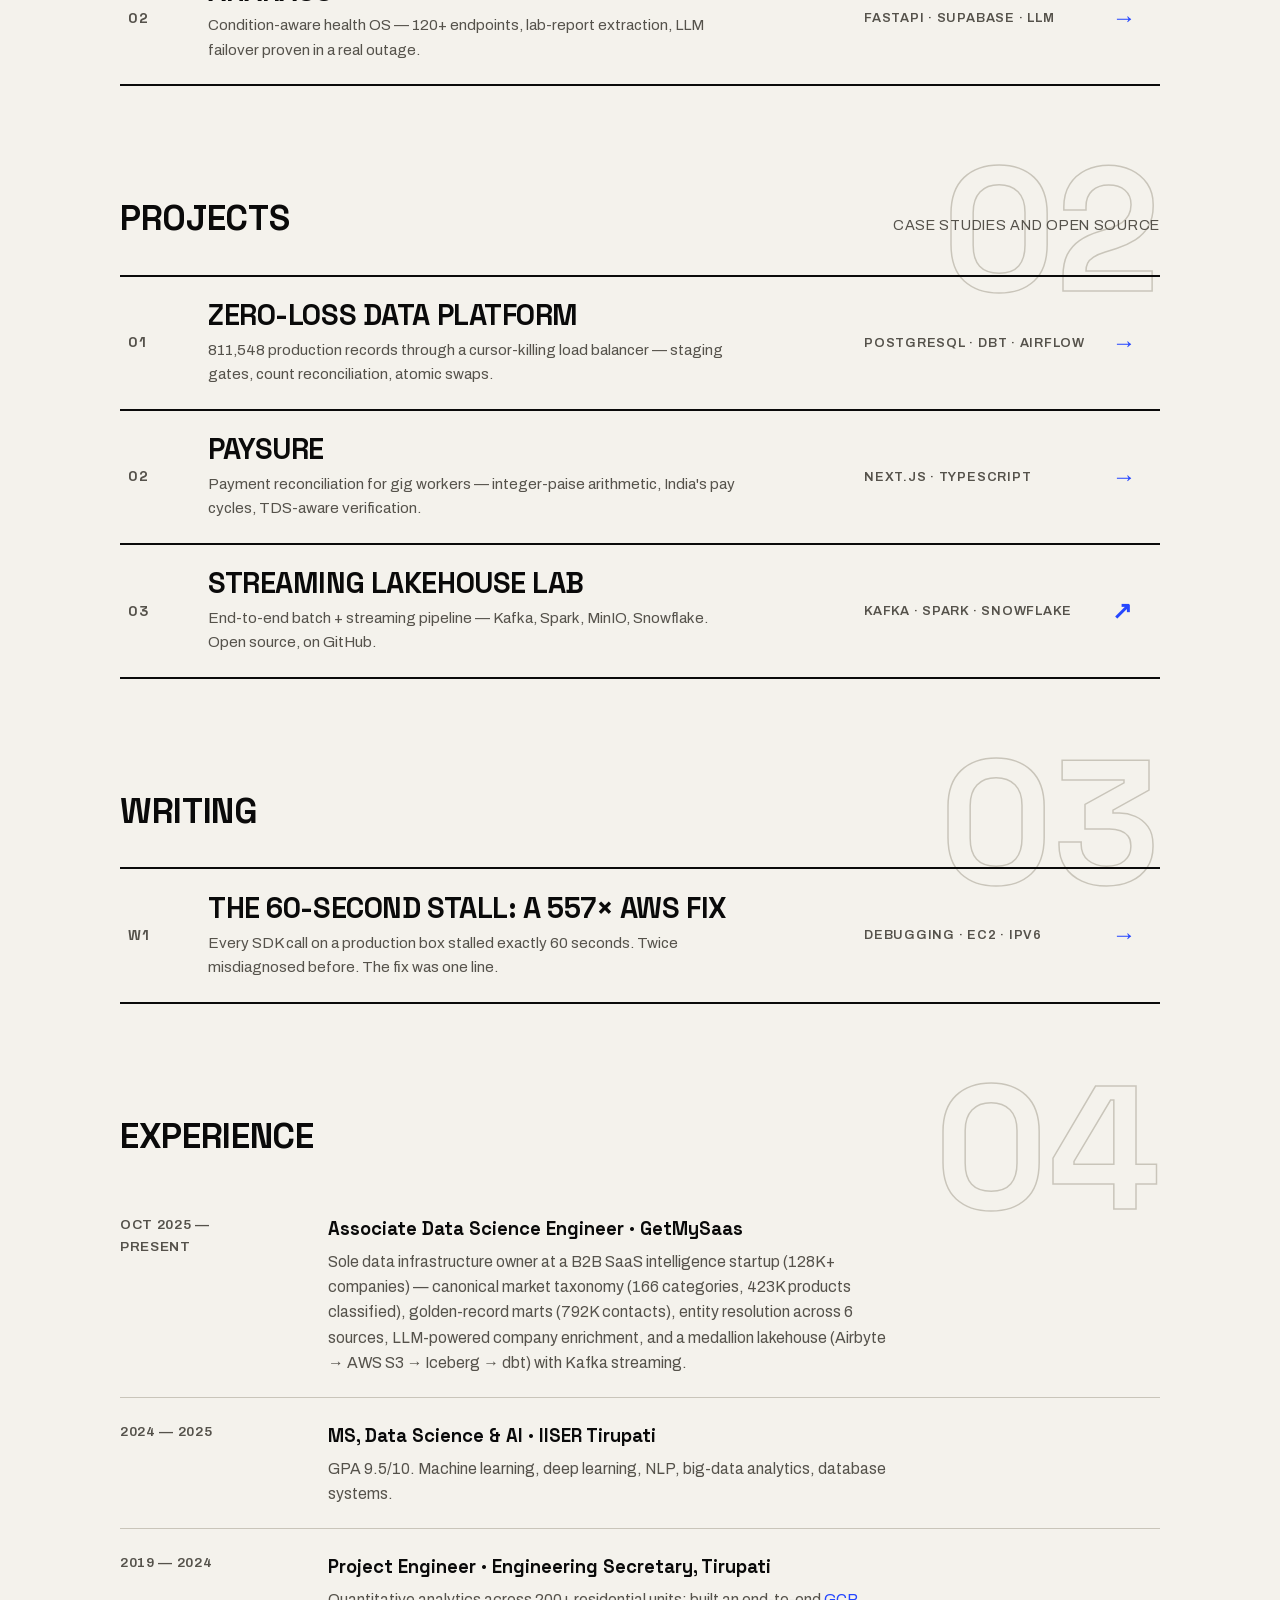
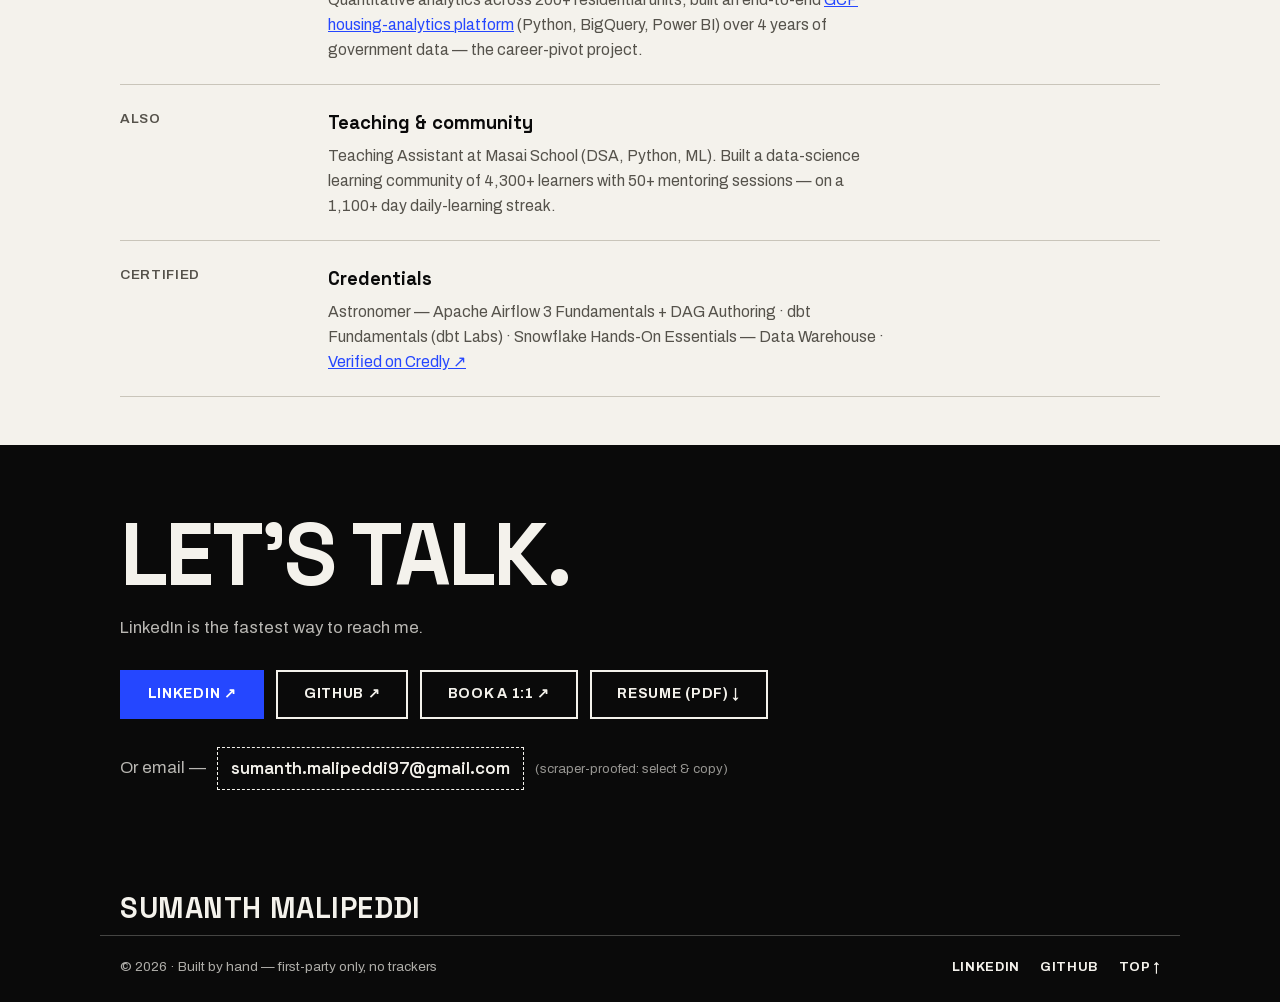
==== commit 69f6df24: "feat: add public resume pdf with nav and contact links Co-Authored-By: Claude Opus 5.5 <noreply@anth" ====
--- a/index.html
+++ b/index.html
@@ -50,6 +50,7 @@
         <a href="#writing">Writing</a>
         <a href="#experience">Experience</a>
         <a href="#contact">Contact</a>
+        <a href="/resume.pdf">Resume</a>
       </div>
     </nav>
   </header>
@@ -225,6 +226,7 @@
           <a class="btn btn-primary" href="https://linkedin.com/in/sumanth-malipeddi" rel="noopener noreferrer">LinkedIn ↗</a>
           <a class="btn" href="https://github.com/sumanthmalipeddi" rel="noopener noreferrer">GitHub ↗</a>
           <a class="btn" href="https://topmate.io/sumanth_malipeddi" rel="noopener noreferrer">Book a 1:1 ↗</a>
+          <a class="btn" href="/resume.pdf">Resume (PDF) ↓</a>
         </div>
         <p class="email-line">
           <span class="email-label">Or email —</span>
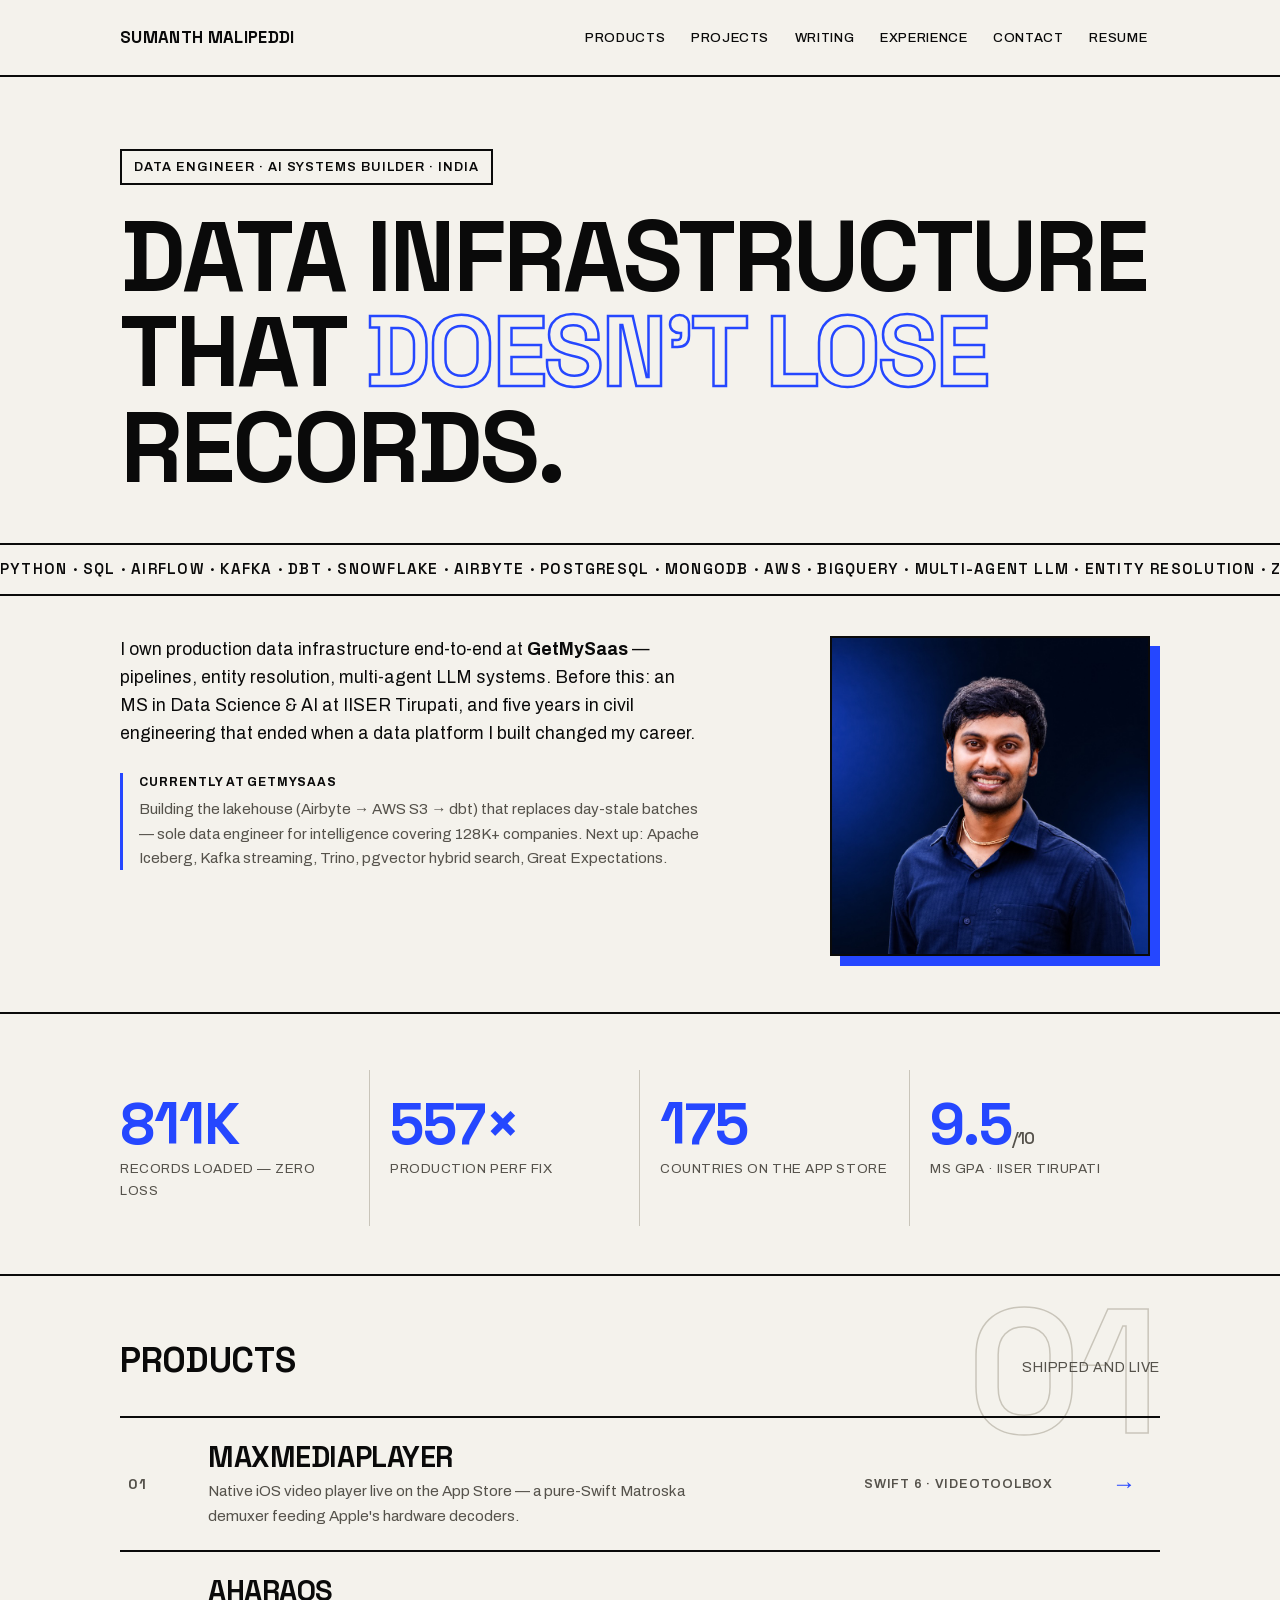
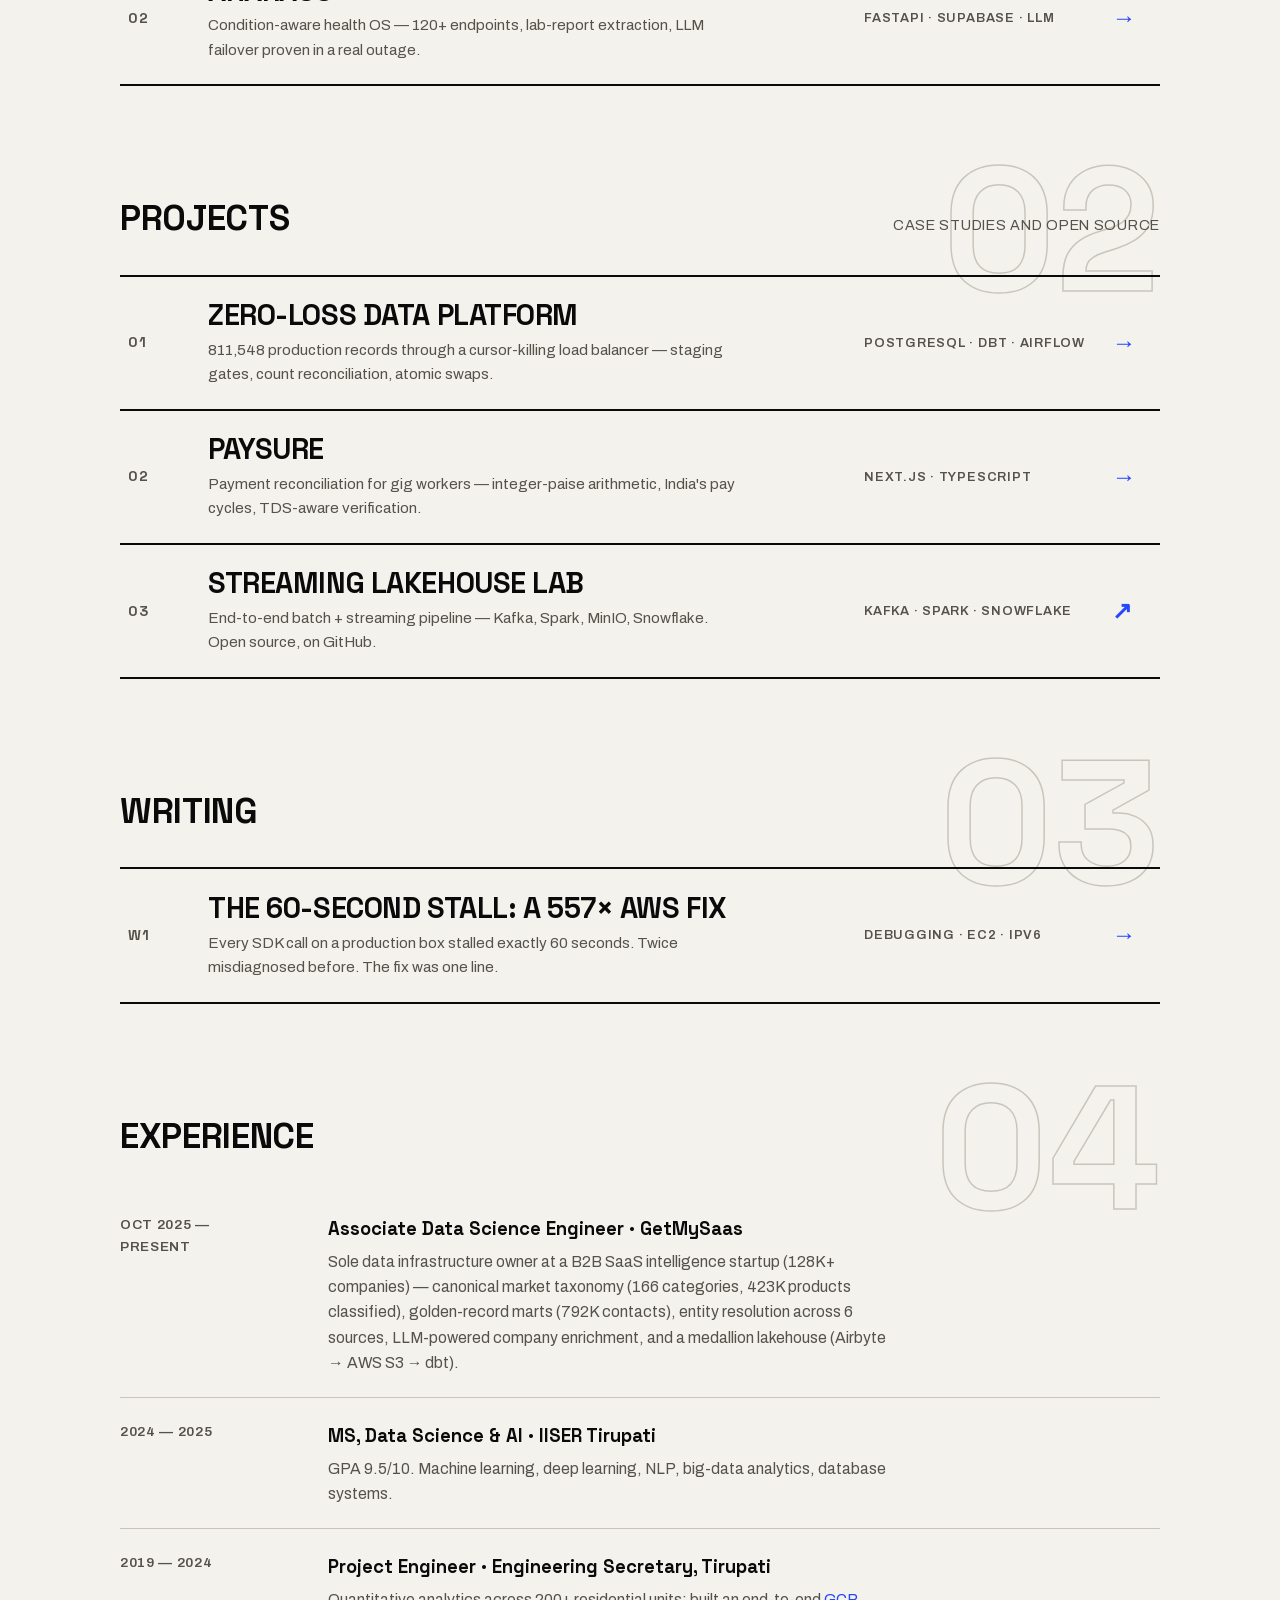
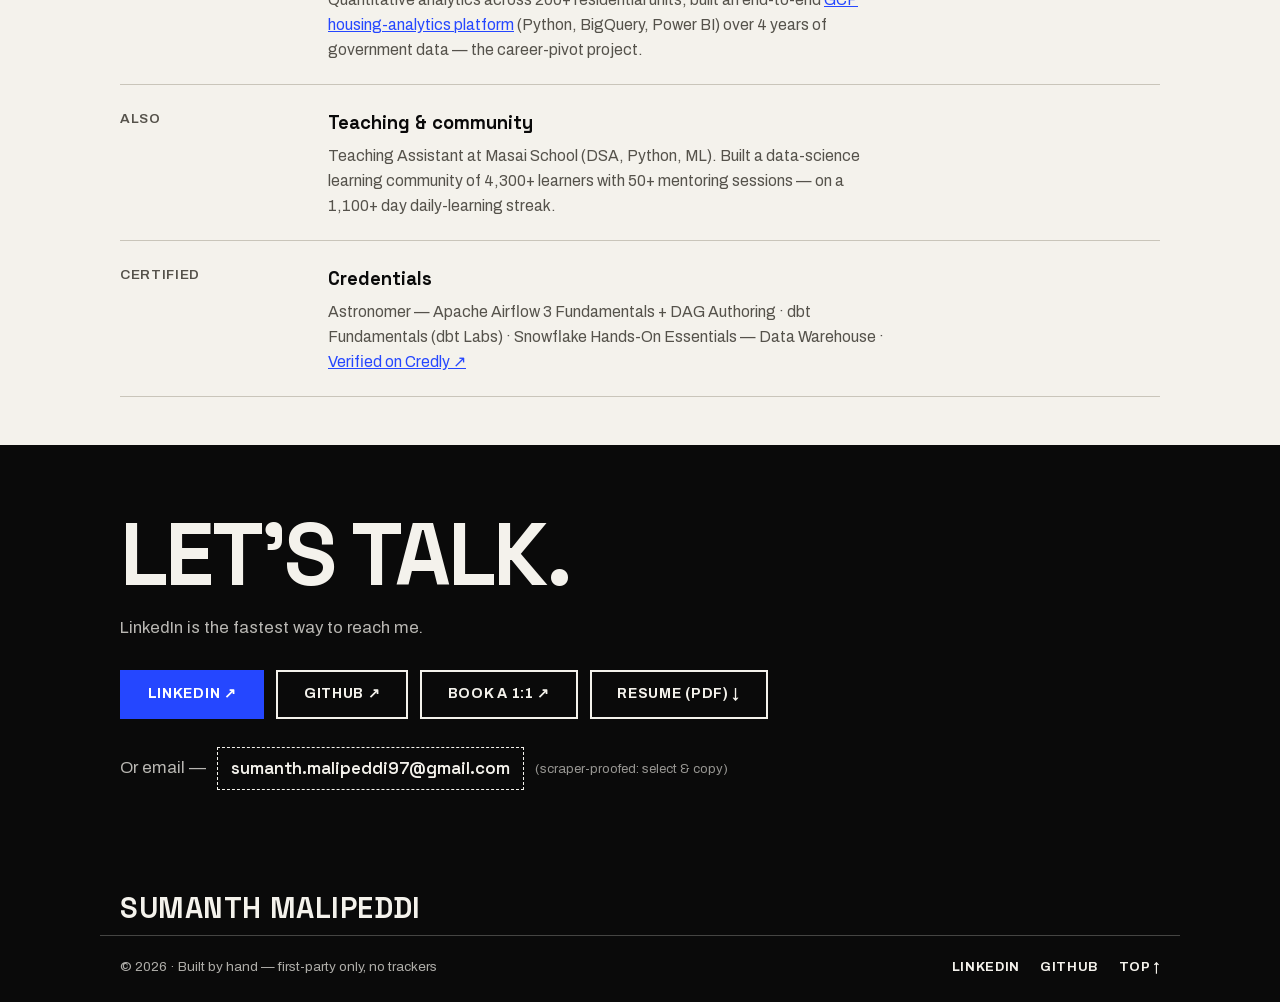
==== commit 5ad775b3: "fix: move iceberg and kafka streaming to next-up, not current stack Co-Authored-By: Claude Opus 5.5 " ====
--- a/index.html
+++ b/index.html
@@ -63,7 +63,7 @@
 
     <div class="marquee" aria-hidden="true">
       <div class="marquee-track">
-        <span>Python · SQL · Airflow · Kafka · dbt · Snowflake · Apache Iceberg · PostgreSQL · MongoDB · AWS · BigQuery · Multi-agent LLM · Entity resolution · Zero-loss pipelines · FastAPI · Swift · Docker · </span><span class="loop-copy">Python · SQL · Airflow · Kafka · dbt · Snowflake · Apache Iceberg · PostgreSQL · MongoDB · AWS · BigQuery · Multi-agent LLM · Entity resolution · Zero-loss pipelines · FastAPI · Swift · Docker · </span>
+        <span>Python · SQL · Airflow · Kafka · dbt · Snowflake · Airbyte · PostgreSQL · MongoDB · AWS · BigQuery · Multi-agent LLM · Entity resolution · Zero-loss pipelines · FastAPI · Swift · Docker · </span><span class="loop-copy">Python · SQL · Airflow · Kafka · dbt · Snowflake · Airbyte · PostgreSQL · MongoDB · AWS · BigQuery · Multi-agent LLM · Entity resolution · Zero-loss pipelines · FastAPI · Swift · Docker · </span>
       </div>
     </div>
 
@@ -76,7 +76,7 @@
             Data Science &amp; AI at IISER Tirupati, and five years in civil engineering
             that ended when a data platform I built changed my career.
           </p>
-          <p class="now"><span>Currently at GetMySaas</span>Building the lakehouse (Airbyte → AWS S3 → Iceberg → dbt) and Kafka streaming that replaces day-stale batches — sole data engineer for intelligence covering 128K+ companies. Next up: Trino, pgvector hybrid search, Great Expectations.</p>
+          <p class="now"><span>Currently at GetMySaas</span>Building the lakehouse (Airbyte → AWS S3 → dbt) that replaces day-stale batches — sole data engineer for intelligence covering 128K+ companies. Next up: Apache Iceberg, Kafka streaming, Trino, pgvector hybrid search, Great Expectations.</p>
         </div>
         <figure class="portrait">
           <img src="img/portrait.jpg" alt="Sumanth Malipeddi" width="800" height="800" fetchpriority="high">
@@ -185,7 +185,7 @@
         <div class="job-when"><p class="period">Oct 2025 —<br>Present</p></div>
         <div class="job-what">
           <h3>Associate Data Science Engineer · GetMySaas</h3>
-          <p class="job-line">Sole data infrastructure owner at a B2B SaaS intelligence startup (128K+ companies) — canonical market taxonomy (166 categories, 423K products classified), golden-record marts (792K contacts), entity resolution across 6 sources, LLM-powered company enrichment, and a medallion lakehouse (Airbyte → AWS S3 → Iceberg → dbt) with Kafka streaming.</p>
+          <p class="job-line">Sole data infrastructure owner at a B2B SaaS intelligence startup (128K+ companies) — canonical market taxonomy (166 categories, 423K products classified), golden-record marts (792K contacts), entity resolution across 6 sources, LLM-powered company enrichment, and a medallion lakehouse (Airbyte → AWS S3 → dbt).</p>
         </div>
       </article>
       <article class="job">
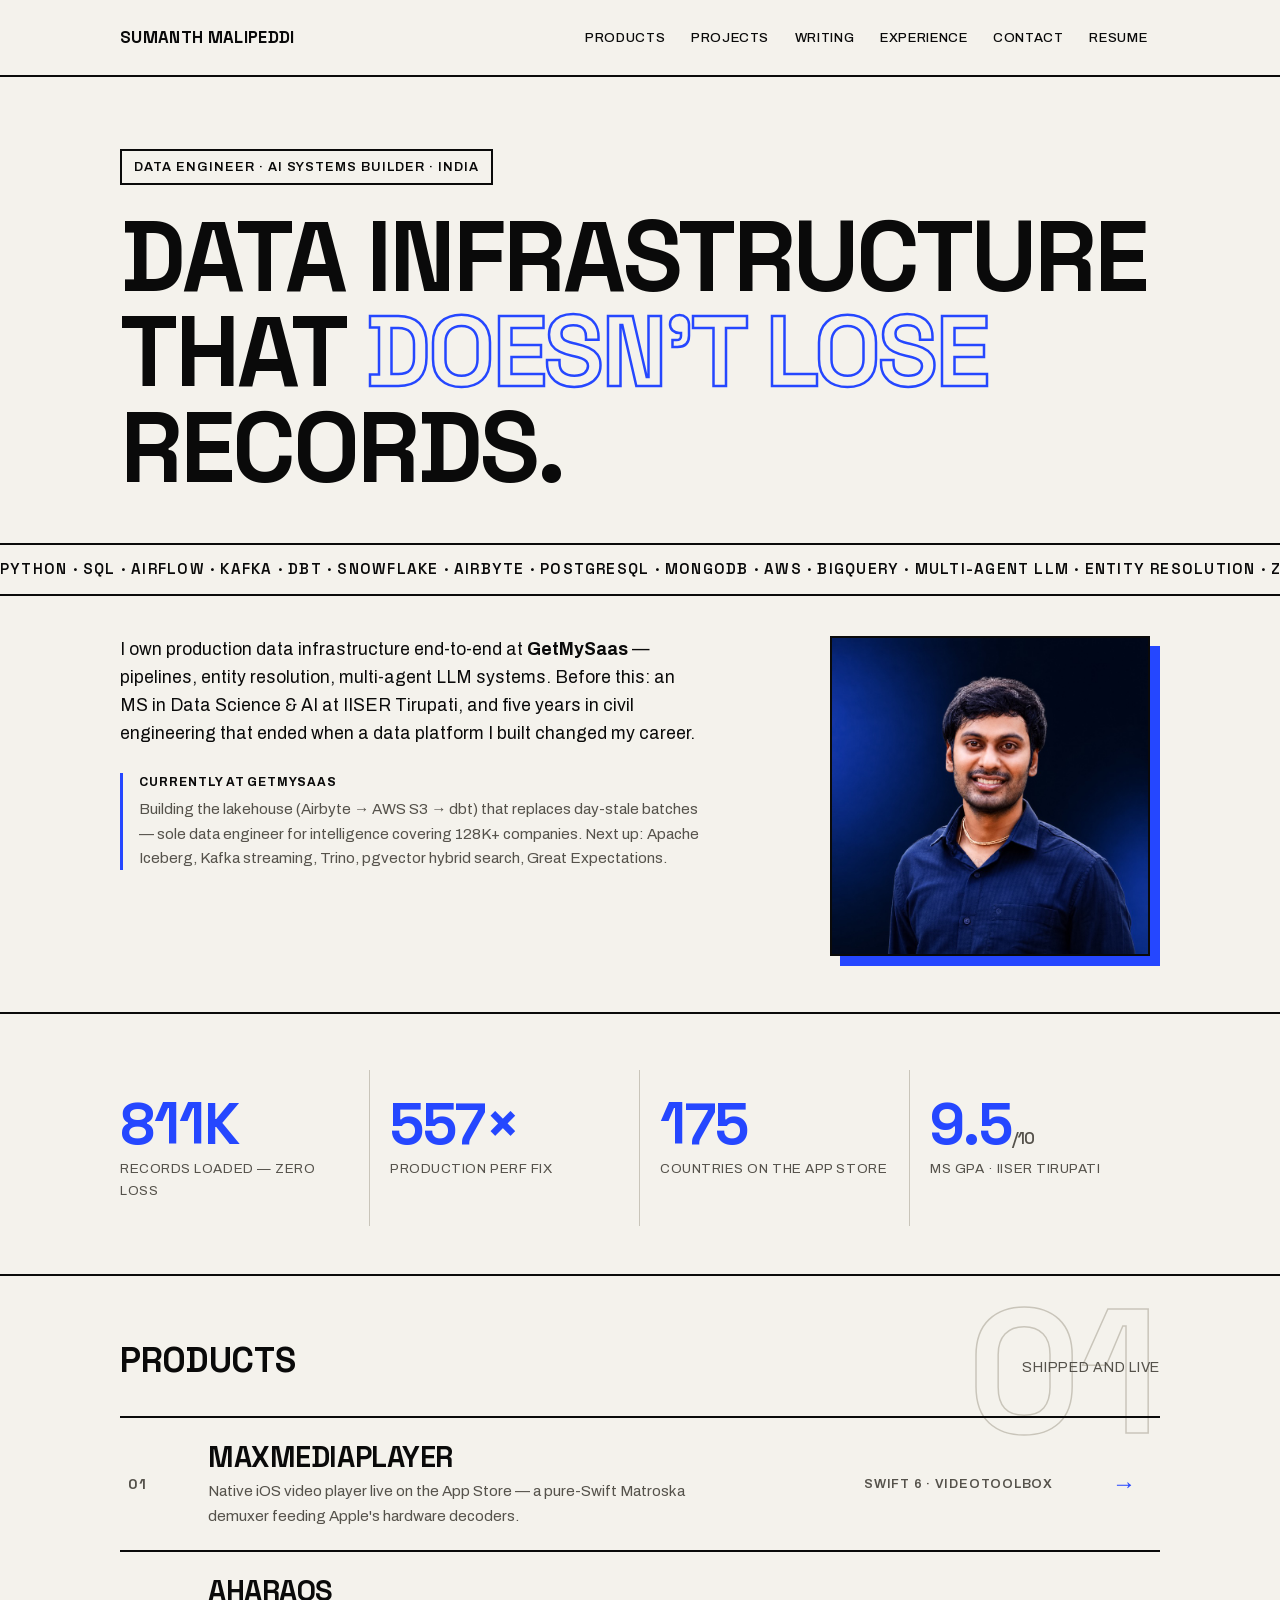
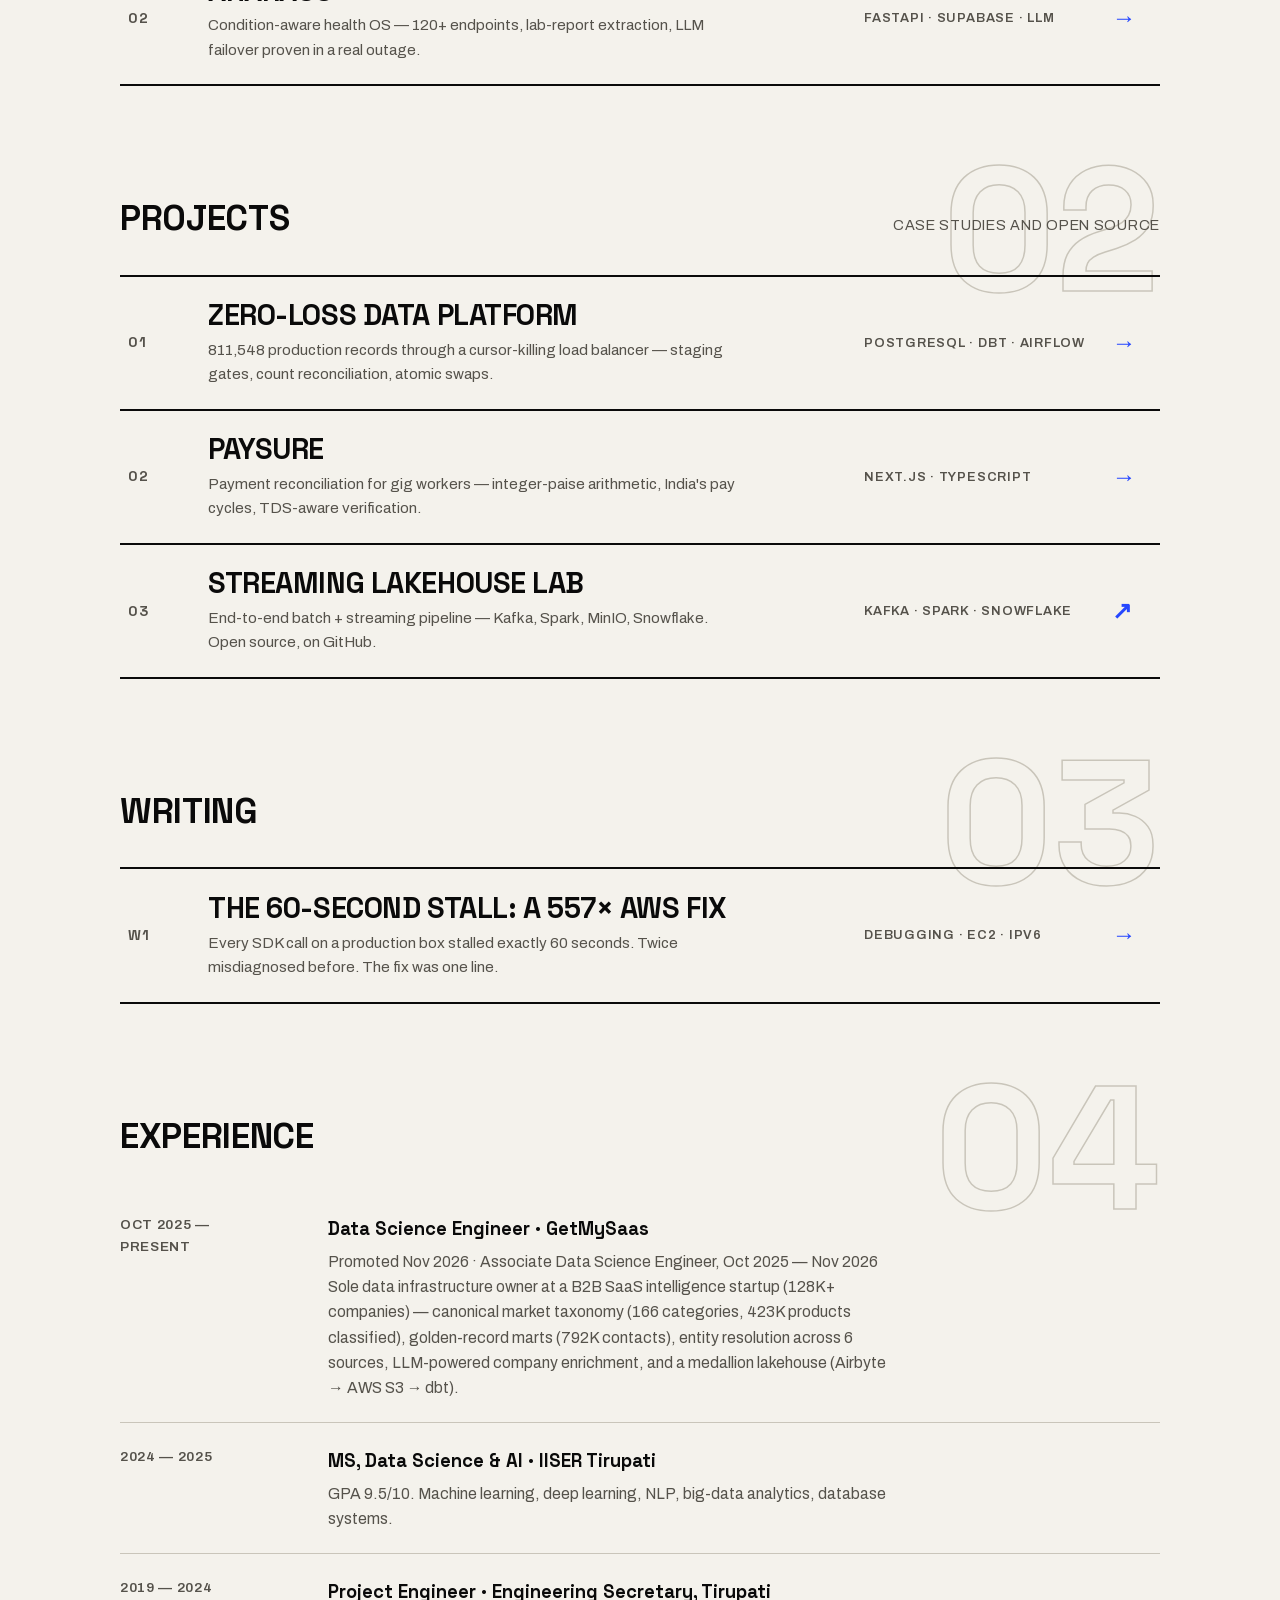
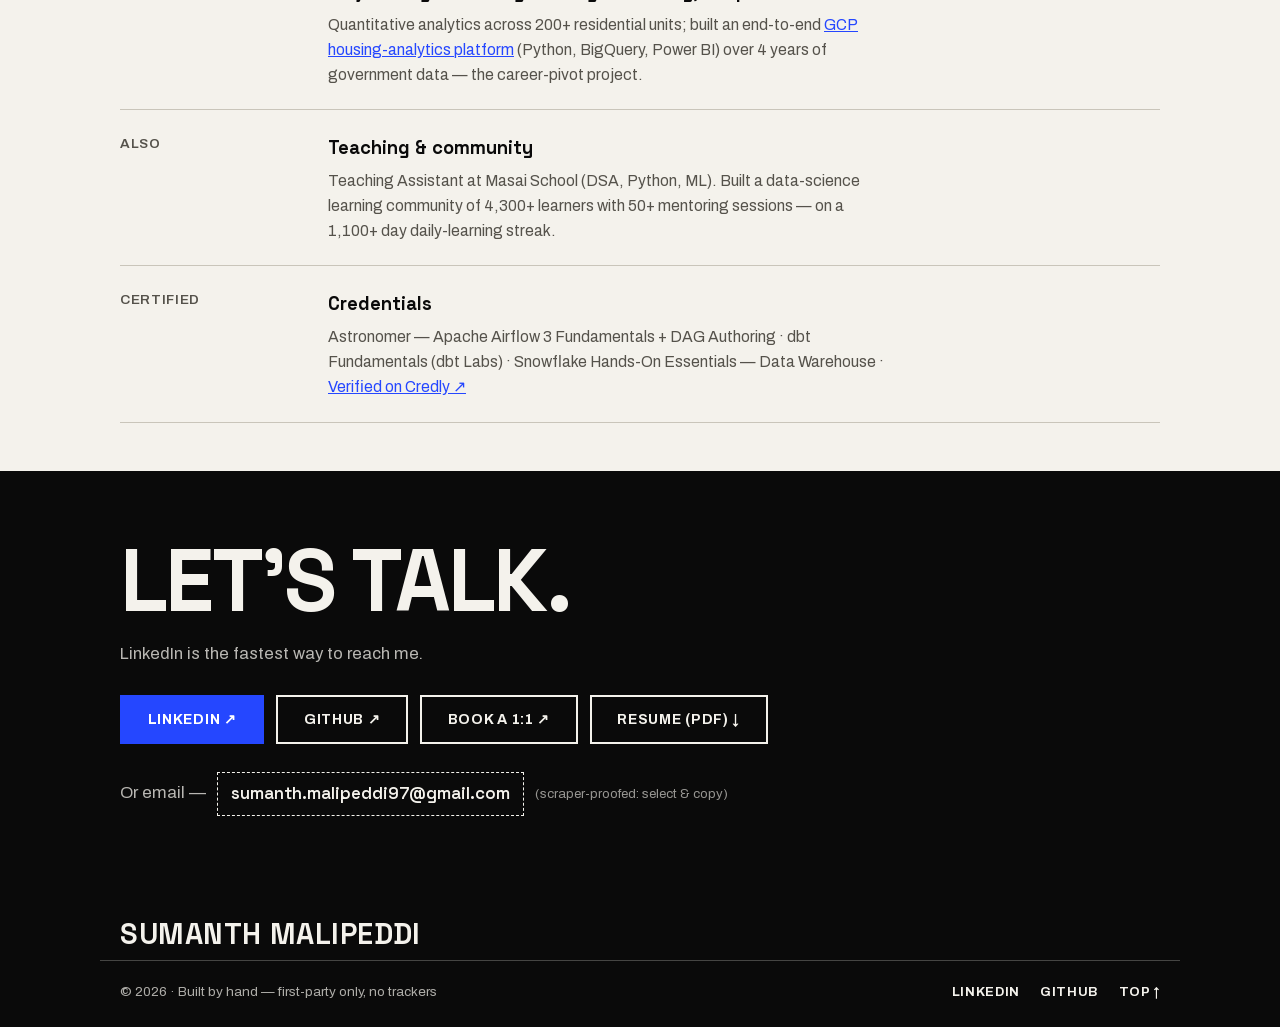
==== commit 09c2275e: "feat: update title to data science engineer after promotion Co-Authored-By: Claude Opus 5.5 <noreply" ====
--- a/index.html
+++ b/index.html
@@ -184,7 +184,8 @@
       <article class="job">
         <div class="job-when"><p class="period">Oct 2025 —<br>Present</p></div>
         <div class="job-what">
-          <h3>Associate Data Science Engineer · GetMySaas</h3>
+          <h3>Data Science Engineer · GetMySaas</h3>
+          <p class="job-line">Promoted Nov 2026 · Associate Data Science Engineer, Oct 2025 — Nov 2026</p>
           <p class="job-line">Sole data infrastructure owner at a B2B SaaS intelligence startup (128K+ companies) — canonical market taxonomy (166 categories, 423K products classified), golden-record marts (792K contacts), entity resolution across 6 sources, LLM-powered company enrichment, and a medallion lakehouse (Airbyte → AWS S3 → dbt).</p>
         </div>
       </article>
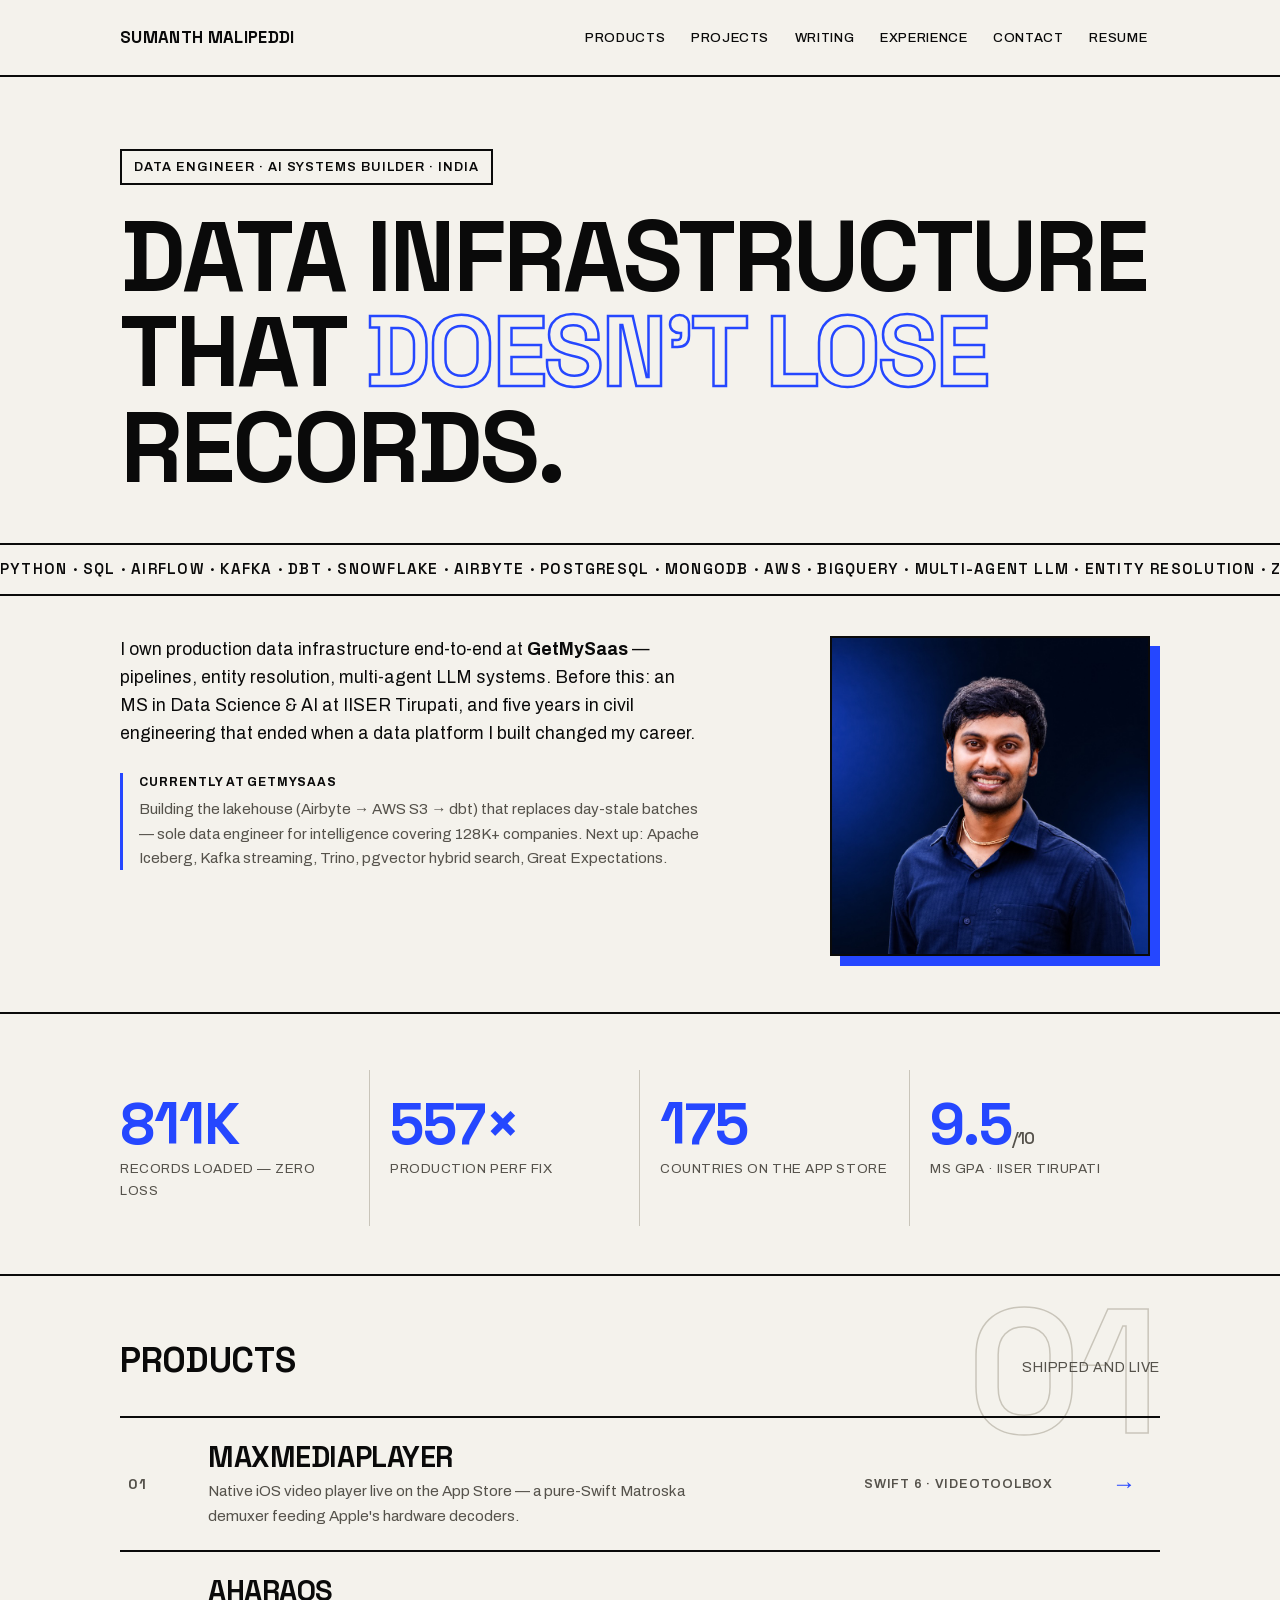
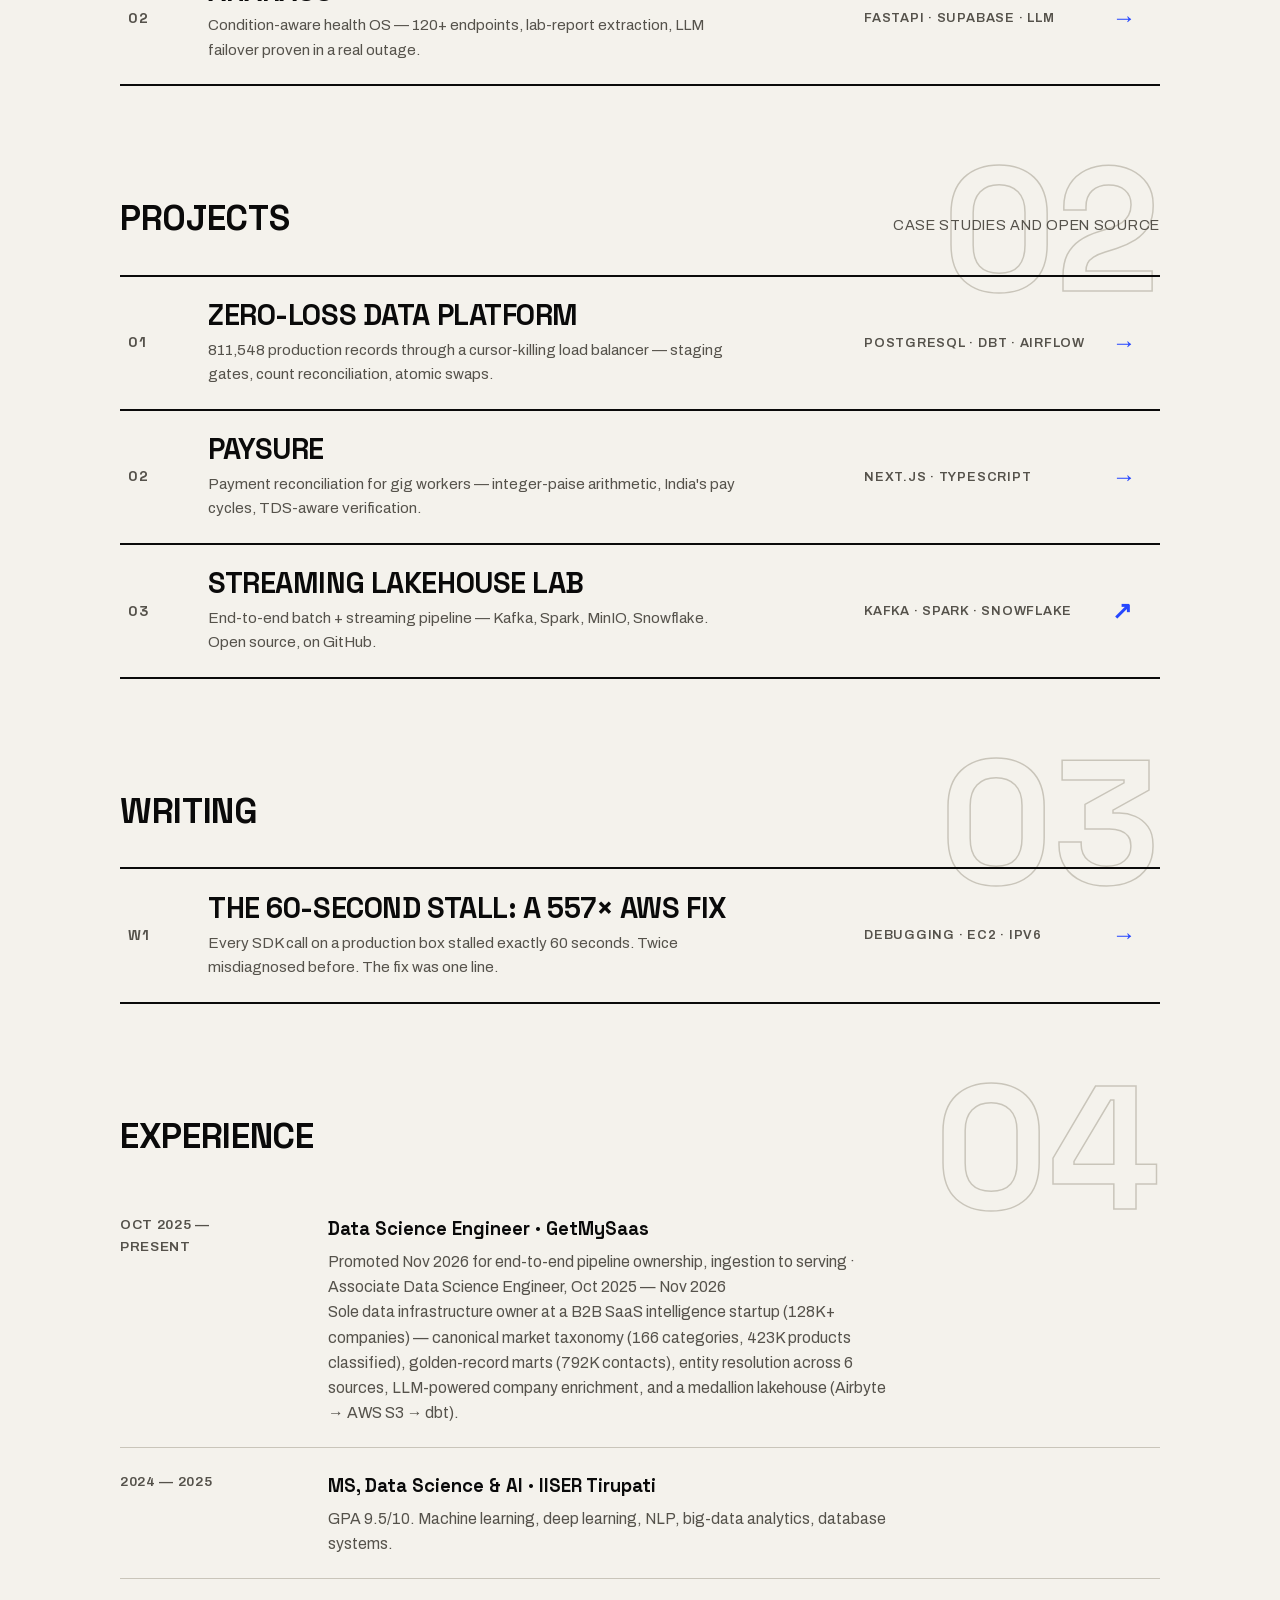
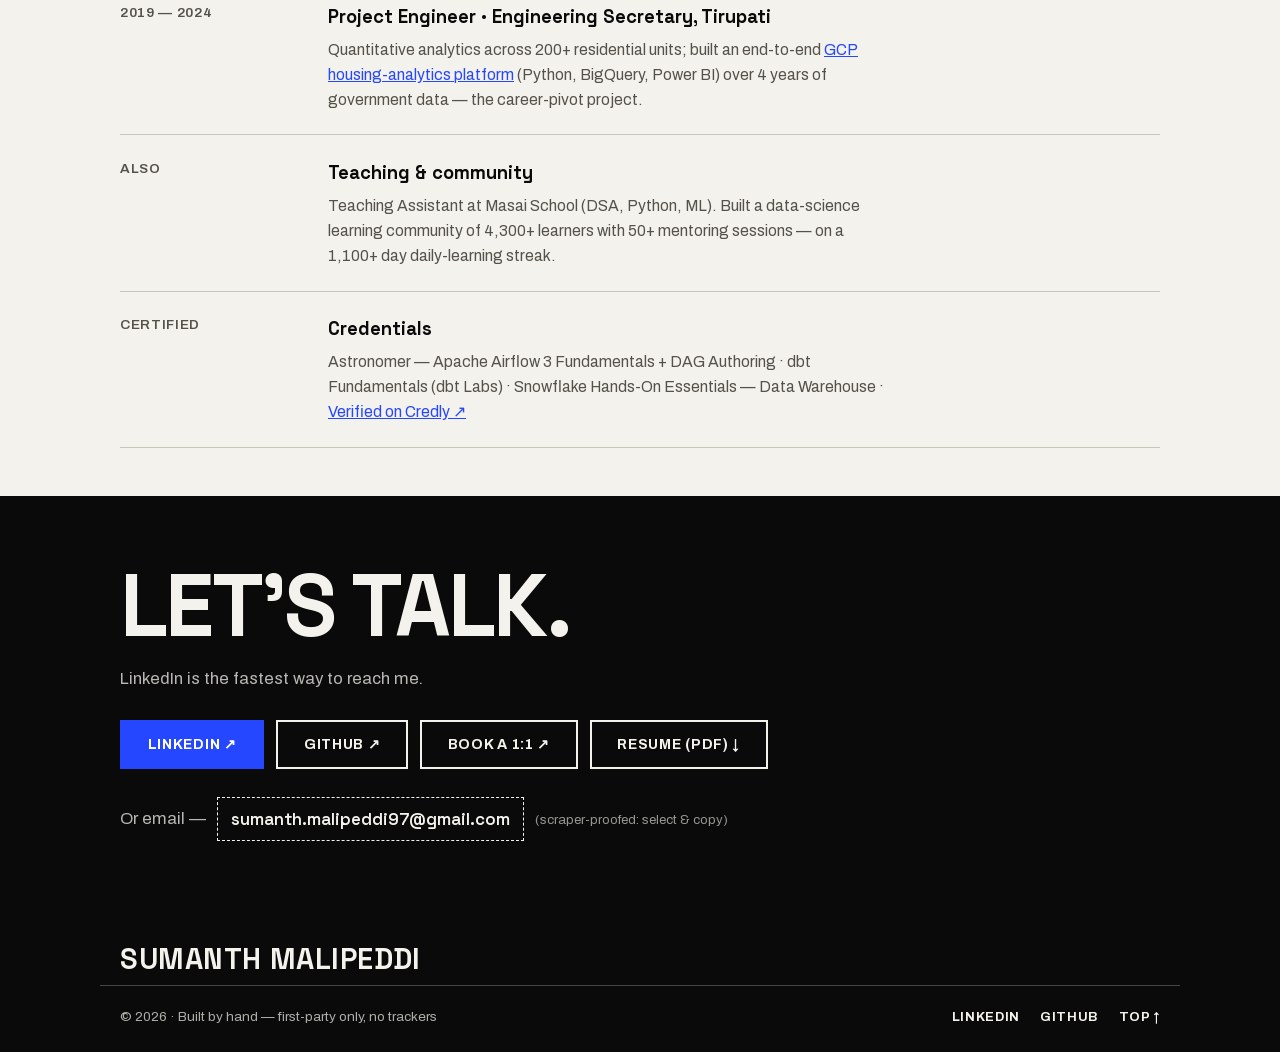
==== commit bea73fe6: "feat: add promotion context and total tenure to experience Co-Authored-By: Claude Opus 5.5 <noreply@" ====
--- a/index.html
+++ b/index.html
@@ -185,7 +185,7 @@
         <div class="job-when"><p class="period">Oct 2025 —<br>Present</p></div>
         <div class="job-what">
           <h3>Data Science Engineer · GetMySaas</h3>
-          <p class="job-line">Promoted Nov 2026 · Associate Data Science Engineer, Oct 2025 — Nov 2026</p>
+          <p class="job-line">Promoted Nov 2026 for end-to-end pipeline ownership, ingestion to serving · Associate Data Science Engineer, Oct 2025 — Nov 2026</p>
           <p class="job-line">Sole data infrastructure owner at a B2B SaaS intelligence startup (128K+ companies) — canonical market taxonomy (166 categories, 423K products classified), golden-record marts (792K contacts), entity resolution across 6 sources, LLM-powered company enrichment, and a medallion lakehouse (Airbyte → AWS S3 → dbt).</p>
         </div>
       </article>
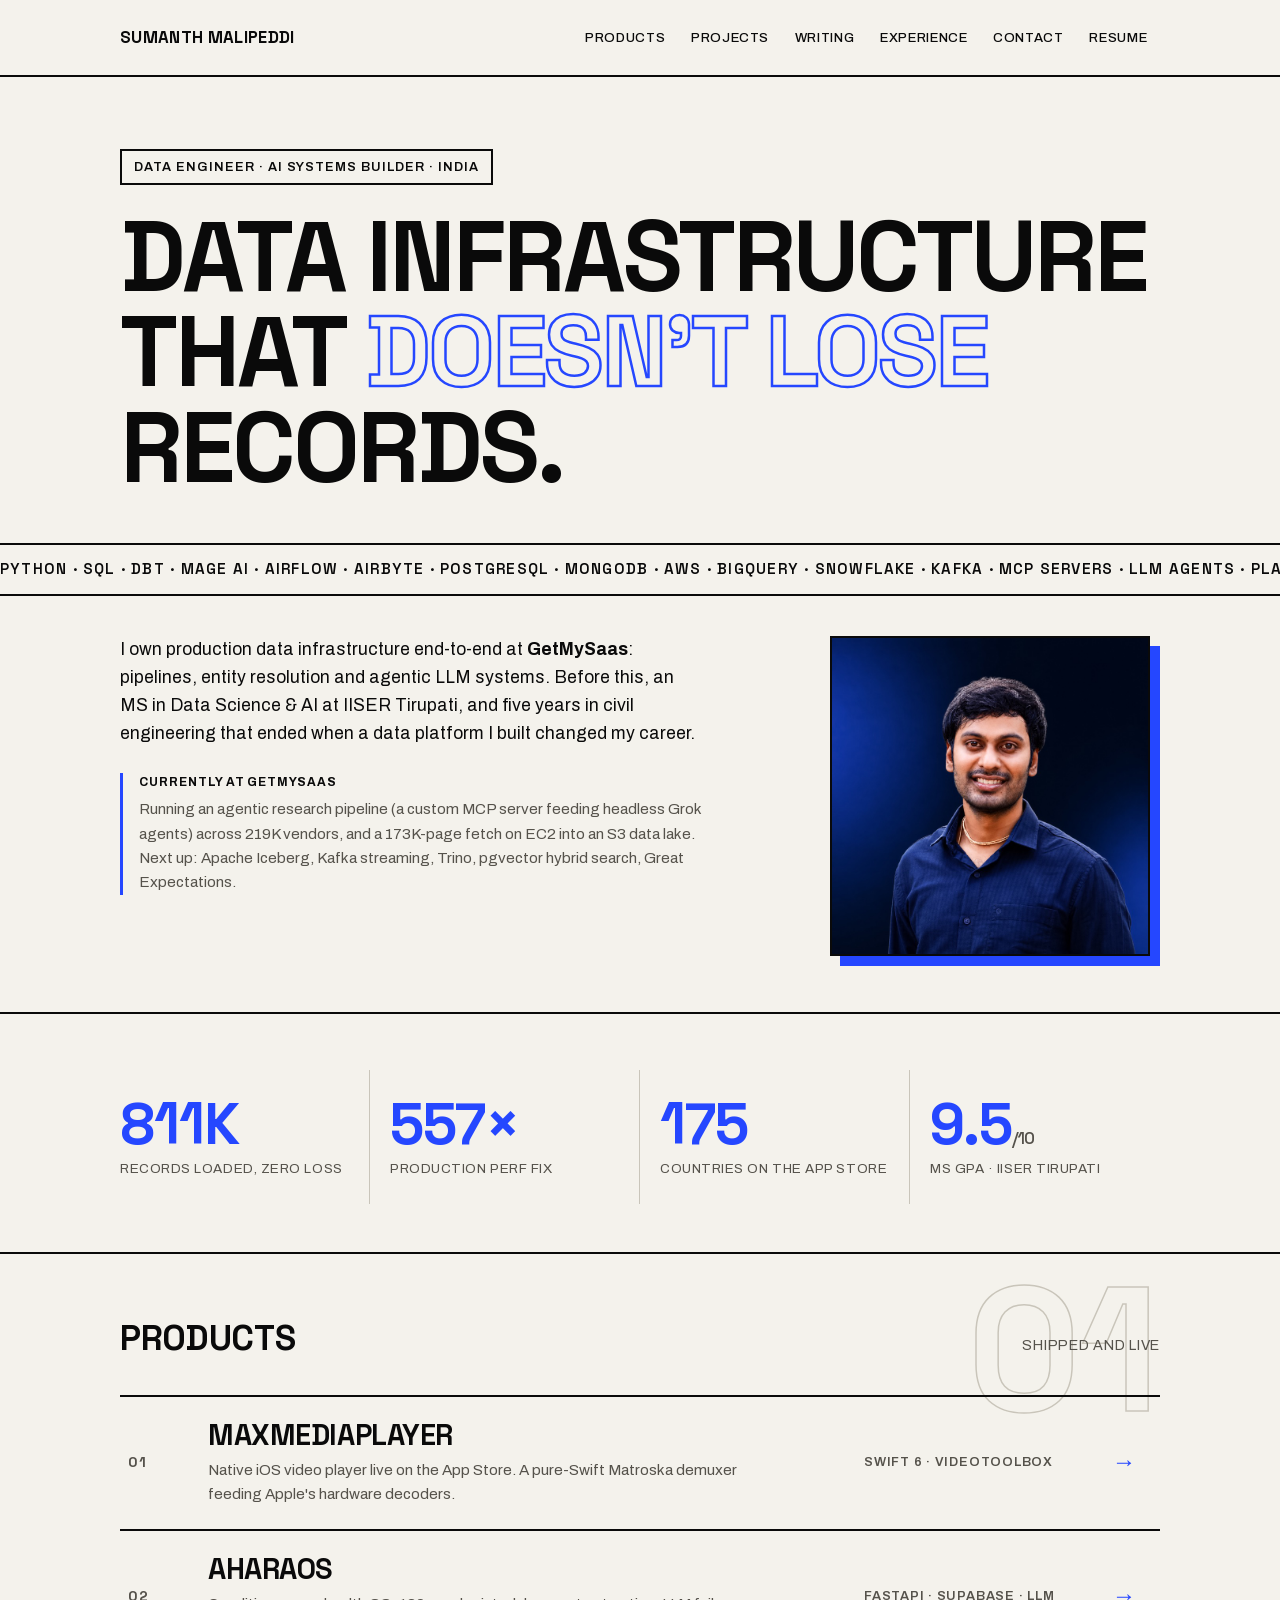
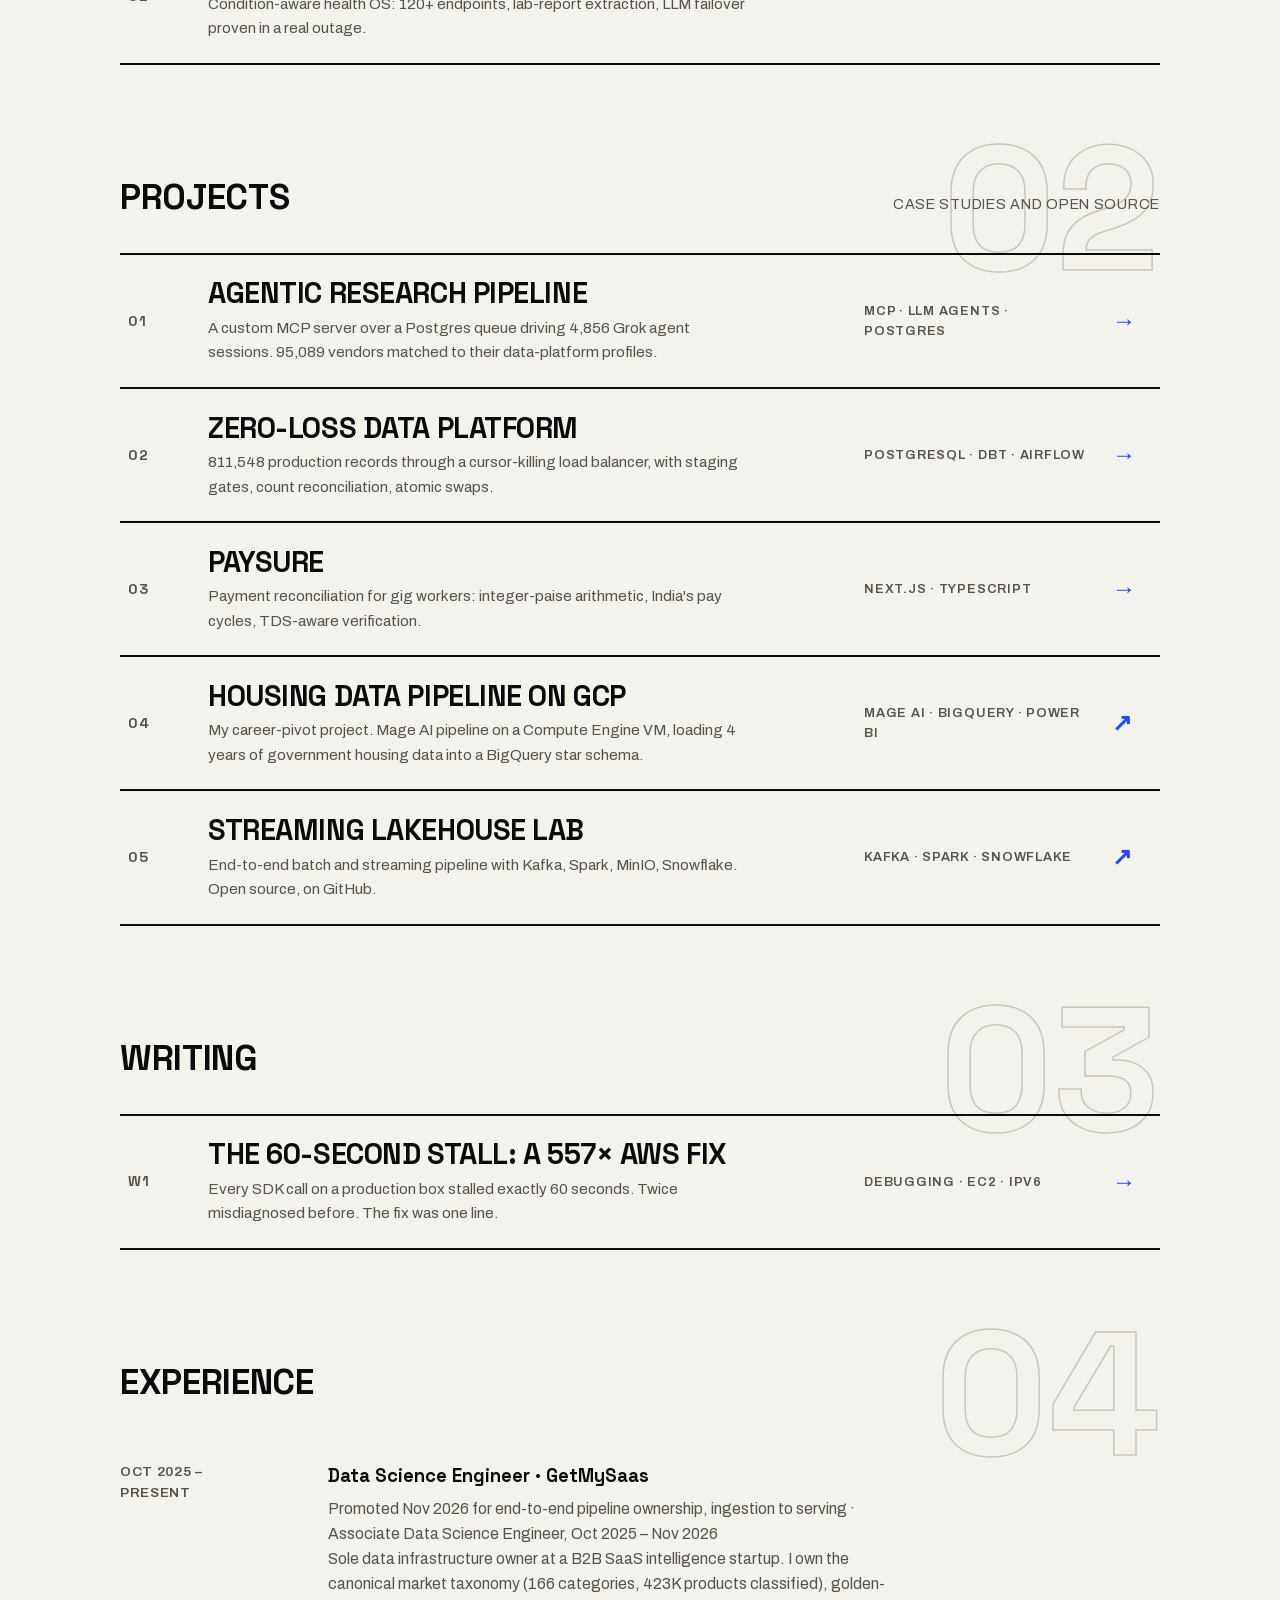
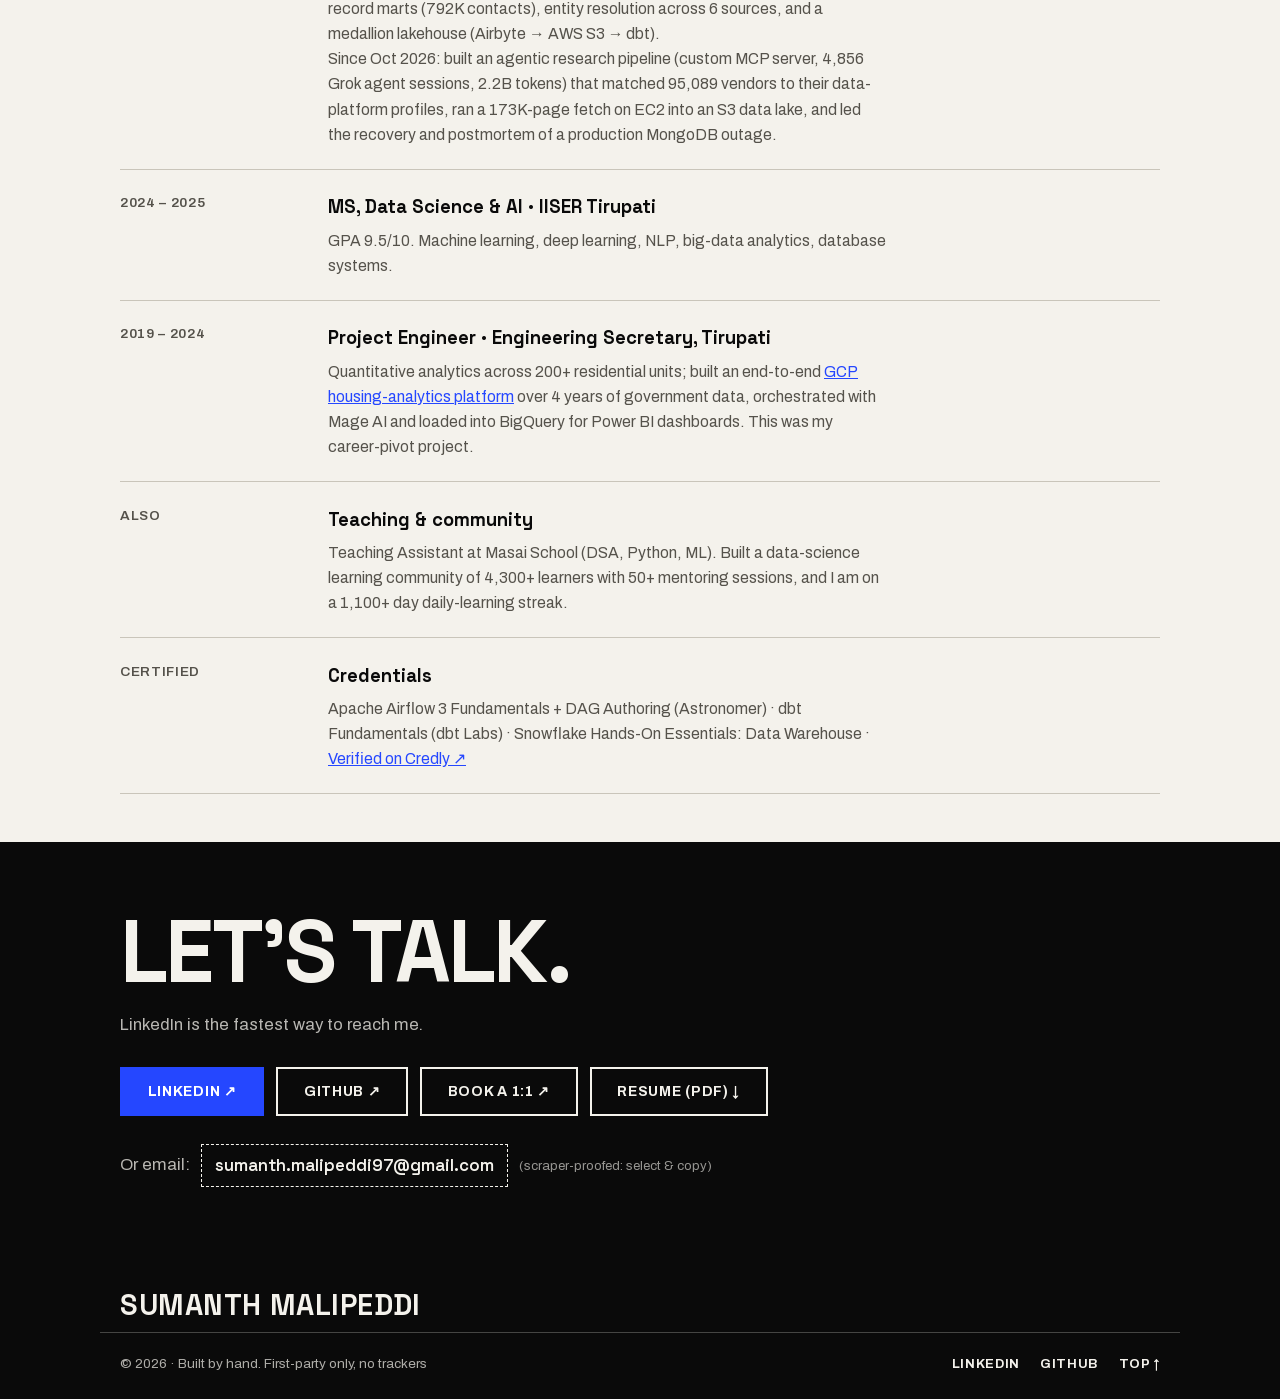
==== commit 899baaec: "feat: add agentic pipeline case study, mage ai and housing project; drop em dashes Co-Authored-By: C" ====
--- a/index.html
+++ b/index.html
@@ -3,12 +3,12 @@
 <head>
   <meta charset="UTF-8">
   <meta name="viewport" content="width=device-width, initial-scale=1.0">
-  <title>Sumanth Malipeddi — Data Engineer &amp; AI Systems Builder</title>
-  <meta name="description" content="Data engineer and AI systems builder. Production data infrastructure end-to-end at GetMySaas — zero-loss loads at scale, dbt/Airflow pipelines, multi-agent LLM systems. Solo-shipped iOS and web products.">
+  <title>Sumanth Malipeddi | Data Engineer &amp; AI Systems Builder</title>
+  <meta name="description" content="Data engineer and AI systems builder. I own production data infrastructure end-to-end at GetMySaas: zero-loss loads at scale, dbt pipelines, and agentic LLM systems built on a custom MCP server. Solo-shipped iOS and web products.">
   <link rel="canonical" href="https://sumanthmalipeddi.com/">
   <meta property="og:url" content="https://sumanthmalipeddi.com/">
-  <meta property="og:title" content="Sumanth Malipeddi — Data Engineer &amp; AI Systems Builder">
-  <meta property="og:description" content="Production data infrastructure end-to-end: 811K-record zero-loss loads, dbt/Airflow, multi-agent LLM systems. Solo-shipped products on the App Store and web.">
+  <meta property="og:title" content="Sumanth Malipeddi | Data Engineer &amp; AI Systems Builder">
+  <meta property="og:description" content="Production data infrastructure end-to-end: 811K-record zero-loss loads, dbt, and an agentic research pipeline across 219K vendors. Solo-shipped products on the App Store and web.">
   <meta property="og:type" content="profile">
   <link rel="icon" href="favicon.svg" type="image/svg+xml">
   <link rel="icon" href="favicon-32.png" sizes="32x32" type="image/png">
@@ -63,7 +63,7 @@
 
     <div class="marquee" aria-hidden="true">
       <div class="marquee-track">
-        <span>Python · SQL · Airflow · Kafka · dbt · Snowflake · Airbyte · PostgreSQL · MongoDB · AWS · BigQuery · Multi-agent LLM · Entity resolution · Zero-loss pipelines · FastAPI · Swift · Docker · </span><span class="loop-copy">Python · SQL · Airflow · Kafka · dbt · Snowflake · Airbyte · PostgreSQL · MongoDB · AWS · BigQuery · Multi-agent LLM · Entity resolution · Zero-loss pipelines · FastAPI · Swift · Docker · </span>
+        <span>Python · SQL · dbt · Mage AI · Airflow · Airbyte · PostgreSQL · MongoDB · AWS · BigQuery · Snowflake · Kafka · MCP servers · LLM agents · Playwright · Entity resolution · Zero-loss pipelines · FastAPI · Swift · Docker · </span><span class="loop-copy">Python · SQL · dbt · Mage AI · Airflow · Airbyte · PostgreSQL · MongoDB · AWS · BigQuery · Snowflake · Kafka · MCP servers · LLM agents · Playwright · Entity resolution · Zero-loss pipelines · FastAPI · Swift · Docker · </span>
       </div>
     </div>
 
@@ -71,12 +71,12 @@
       <div class="hero-row reveal r3">
         <div class="hero-left">
           <p class="bio">
-            I own production data infrastructure end-to-end at <strong>GetMySaas</strong> —
-            pipelines, entity resolution, multi-agent LLM systems. Before this: an MS in
+            I own production data infrastructure end-to-end at <strong>GetMySaas</strong>:
+            pipelines, entity resolution and agentic LLM systems. Before this, an MS in
             Data Science &amp; AI at IISER Tirupati, and five years in civil engineering
             that ended when a data platform I built changed my career.
           </p>
-          <p class="now"><span>Currently at GetMySaas</span>Building the lakehouse (Airbyte → AWS S3 → dbt) that replaces day-stale batches — sole data engineer for intelligence covering 128K+ companies. Next up: Apache Iceberg, Kafka streaming, Trino, pgvector hybrid search, Great Expectations.</p>
+          <p class="now"><span>Currently at GetMySaas</span>Running an agentic research pipeline (a custom MCP server feeding headless Grok agents) across 219K vendors, and a 173K-page fetch on EC2 into an S3 data lake. Next up: Apache Iceberg, Kafka streaming, Trino, pgvector hybrid search, Great Expectations.</p>
         </div>
         <figure class="portrait">
           <img src="img/portrait.jpg" alt="Sumanth Malipeddi" width="800" height="800" fetchpriority="high">
@@ -86,7 +86,7 @@
 
     <section class="stats-band" aria-label="Key numbers">
       <div class="container stats">
-        <div class="stat"><span class="num">811K</span><span class="label">records loaded — zero loss</span></div>
+        <div class="stat"><span class="num">811K</span><span class="label">records loaded, zero loss</span></div>
         <div class="stat"><span class="num">557×</span><span class="label">production perf fix</span></div>
         <div class="stat"><span class="num">175</span><span class="label">countries on the App Store</span></div>
         <div class="stat"><span class="num">9.5<small>/10</small></span><span class="label">MS GPA · IISER Tirupati</span></div>
@@ -104,7 +104,7 @@
           <span class="row-no">01</span>
           <span class="row-main">
             <span class="row-title">MaxMediaPlayer</span>
-            <span class="row-desc">Native iOS video player live on the App Store — a pure-Swift Matroska demuxer feeding Apple's hardware decoders.</span>
+            <span class="row-desc">Native iOS video player live on the App Store. A pure-Swift Matroska demuxer feeding Apple's hardware decoders.</span>
           </span>
           <span class="row-meta">Swift 6 · VideoToolbox</span>
           <span class="arrow" aria-hidden="true">→</span>
@@ -113,7 +113,7 @@
           <span class="row-no">02</span>
           <span class="row-main">
             <span class="row-title">AharaOS</span>
-            <span class="row-desc">Condition-aware health OS — 120+ endpoints, lab-report extraction, LLM failover proven in a real outage.</span>
+            <span class="row-desc">Condition-aware health OS: 120+ endpoints, lab-report extraction, LLM failover proven in a real outage.</span>
           </span>
           <span class="row-meta">FastAPI · Supabase · LLM</span>
           <span class="arrow" aria-hidden="true">→</span>
@@ -128,29 +128,47 @@
         <p class="sec-note">Case studies and open source</p>
       </div>
       <div class="index-list">
+        <a class="row" href="projects/agentic-research-pipeline.html">
+          <span class="row-no">01</span>
+          <span class="row-main">
+            <span class="row-title">Agentic research pipeline</span>
+            <span class="row-desc">A custom MCP server over a Postgres queue driving 4,856 Grok agent sessions. 95,089 vendors matched to their data-platform profiles.</span>
+          </span>
+          <span class="row-meta">MCP · LLM agents · Postgres</span>
+          <span class="arrow" aria-hidden="true">→</span>
+        </a>
         <a class="row" href="projects/zero-loss-pipeline.html">
-          <span class="row-no">01</span>
+          <span class="row-no">02</span>
           <span class="row-main">
             <span class="row-title">Zero-loss data platform</span>
-            <span class="row-desc">811,548 production records through a cursor-killing load balancer — staging gates, count reconciliation, atomic swaps.</span>
+            <span class="row-desc">811,548 production records through a cursor-killing load balancer, with staging gates, count reconciliation, atomic swaps.</span>
           </span>
           <span class="row-meta">PostgreSQL · dbt · Airflow</span>
           <span class="arrow" aria-hidden="true">→</span>
         </a>
         <a class="row" href="projects/paysure.html">
-          <span class="row-no">02</span>
+          <span class="row-no">03</span>
           <span class="row-main">
             <span class="row-title">PaySure</span>
-            <span class="row-desc">Payment reconciliation for gig workers — integer-paise arithmetic, India's pay cycles, TDS-aware verification.</span>
+            <span class="row-desc">Payment reconciliation for gig workers: integer-paise arithmetic, India's pay cycles, TDS-aware verification.</span>
           </span>
           <span class="row-meta">Next.js · TypeScript</span>
           <span class="arrow" aria-hidden="true">→</span>
         </a>
+        <a class="row" href="https://github.com/sumanthmalipeddi/Housing_Data-Analytics-Engineering" rel="noopener noreferrer">
+          <span class="row-no">04</span>
+          <span class="row-main">
+            <span class="row-title">Housing data pipeline on GCP</span>
+            <span class="row-desc">My career-pivot project. Mage AI pipeline on a Compute Engine VM, loading 4 years of government housing data into a BigQuery star schema.</span>
+          </span>
+          <span class="row-meta">Mage AI · BigQuery · Power BI</span>
+          <span class="arrow" aria-hidden="true">↗</span>
+        </a>
         <a class="row" href="https://github.com/sumanthmalipeddi/stockmarket-data-pipeline" rel="noopener noreferrer">
-          <span class="row-no">03</span>
+          <span class="row-no">05</span>
           <span class="row-main">
             <span class="row-title">Streaming lakehouse lab</span>
-            <span class="row-desc">End-to-end batch + streaming pipeline — Kafka, Spark, MinIO, Snowflake. Open source, on GitHub.</span>
+            <span class="row-desc">End-to-end batch and streaming pipeline with Kafka, Spark, MinIO, Snowflake. Open source, on GitHub.</span>
           </span>
           <span class="row-meta">Kafka · Spark · Snowflake</span>
           <span class="arrow" aria-hidden="true">↗</span>
@@ -182,39 +200,40 @@
         <h2 id="exp-h">Experience</h2>
       </div>
       <article class="job">
-        <div class="job-when"><p class="period">Oct 2025 —<br>Present</p></div>
+        <div class="job-when"><p class="period">Oct 2025 –<br>Present</p></div>
         <div class="job-what">
           <h3>Data Science Engineer · GetMySaas</h3>
-          <p class="job-line">Promoted Nov 2026 for end-to-end pipeline ownership, ingestion to serving · Associate Data Science Engineer, Oct 2025 — Nov 2026</p>
-          <p class="job-line">Sole data infrastructure owner at a B2B SaaS intelligence startup (128K+ companies) — canonical market taxonomy (166 categories, 423K products classified), golden-record marts (792K contacts), entity resolution across 6 sources, LLM-powered company enrichment, and a medallion lakehouse (Airbyte → AWS S3 → dbt).</p>
-        </div>
-      </article>
-      <article class="job">
-        <div class="job-when"><p class="period">2024 — 2025</p></div>
+          <p class="job-line">Promoted Nov 2026 for end-to-end pipeline ownership, ingestion to serving · Associate Data Science Engineer, Oct 2025 – Nov 2026</p>
+          <p class="job-line">Sole data infrastructure owner at a B2B SaaS intelligence startup. I own the canonical market taxonomy (166 categories, 423K products classified), golden-record marts (792K contacts), entity resolution across 6 sources, and a medallion lakehouse (Airbyte → AWS S3 → dbt).</p>
+          <p class="job-line">Since Oct 2026: built an agentic research pipeline (custom MCP server, 4,856 Grok agent sessions, 2.2B tokens) that matched 95,089 vendors to their data-platform profiles, ran a 173K-page fetch on EC2 into an S3 data lake, and led the recovery and postmortem of a production MongoDB outage.</p>
+        </div>
+      </article>
+      <article class="job">
+        <div class="job-when"><p class="period">2024 – 2025</p></div>
         <div class="job-what">
           <h3>MS, Data Science &amp; AI · IISER Tirupati</h3>
           <p class="job-line">GPA 9.5/10. Machine learning, deep learning, NLP, big-data analytics, database systems.</p>
         </div>
       </article>
       <article class="job">
-        <div class="job-when"><p class="period">2019 — 2024</p></div>
+        <div class="job-when"><p class="period">2019 – 2024</p></div>
         <div class="job-what">
           <h3>Project Engineer · Engineering Secretary, Tirupati</h3>
-          <p class="job-line">Quantitative analytics across 200+ residential units; built an end-to-end <a href="https://github.com/sumanthmalipeddi/Housing_Data-Analytics-Engineering" rel="noopener noreferrer">GCP housing-analytics platform</a> (Python, BigQuery, Power BI) over 4 years of government data — the career-pivot project.</p>
+          <p class="job-line">Quantitative analytics across 200+ residential units; built an end-to-end <a href="https://github.com/sumanthmalipeddi/Housing_Data-Analytics-Engineering" rel="noopener noreferrer">GCP housing-analytics platform</a> over 4 years of government data, orchestrated with Mage AI and loaded into BigQuery for Power BI dashboards. This was my career-pivot project.</p>
         </div>
       </article>
       <article class="job">
         <div class="job-when"><p class="period">Also</p></div>
         <div class="job-what">
           <h3>Teaching &amp; community</h3>
-          <p class="job-line">Teaching Assistant at Masai School (DSA, Python, ML). Built a data-science learning community of 4,300+ learners with 50+ mentoring sessions — on a 1,100+ day daily-learning streak.</p>
+          <p class="job-line">Teaching Assistant at Masai School (DSA, Python, ML). Built a data-science learning community of 4,300+ learners with 50+ mentoring sessions, and I am on a 1,100+ day daily-learning streak.</p>
         </div>
       </article>
       <article class="job">
         <div class="job-when"><p class="period">Certified</p></div>
         <div class="job-what">
           <h3>Credentials</h3>
-          <p class="job-line">Astronomer — Apache Airflow 3 Fundamentals + DAG Authoring · dbt Fundamentals (dbt Labs) · Snowflake Hands-On Essentials — Data Warehouse · <a href="https://www.credly.com/users/sumanth-malipeddi" rel="noopener noreferrer">Verified on Credly ↗</a></p>
+          <p class="job-line">Apache Airflow 3 Fundamentals + DAG Authoring (Astronomer) · dbt Fundamentals (dbt Labs) · Snowflake Hands-On Essentials: Data Warehouse · <a href="https://www.credly.com/users/sumanth-malipeddi" rel="noopener noreferrer">Verified on Credly ↗</a></p>
         </div>
       </article>
     </section>
@@ -230,7 +249,7 @@
           <a class="btn" href="/resume.pdf">Resume (PDF) ↓</a>
         </div>
         <p class="email-line">
-          <span class="email-label">Or email —</span>
+          <span class="email-label">Or email:</span>
           <span class="email">sumanth.malipeddi97<span class="decoy">.stop-scraping-me</span>&#64;gmail<span class="decoy">.example</span>.com</span>
           <span class="email-hint">(scraper-proofed: select &amp; copy)</span>
         </p>
@@ -243,7 +262,7 @@
       <p class="foot-name" aria-hidden="true">Sumanth&nbsp;Malipeddi</p>
     </div>
     <div class="container foot">
-      <p>© 2026 · Built by hand — first-party only, no trackers</p>
+      <p>© 2026 · Built by hand. First-party only, no trackers</p>
       <div class="foot-links">
         <a href="https://linkedin.com/in/sumanth-malipeddi" rel="noopener noreferrer">LinkedIn</a>
         <a href="https://github.com/sumanthmalipeddi" rel="noopener noreferrer">GitHub</a>
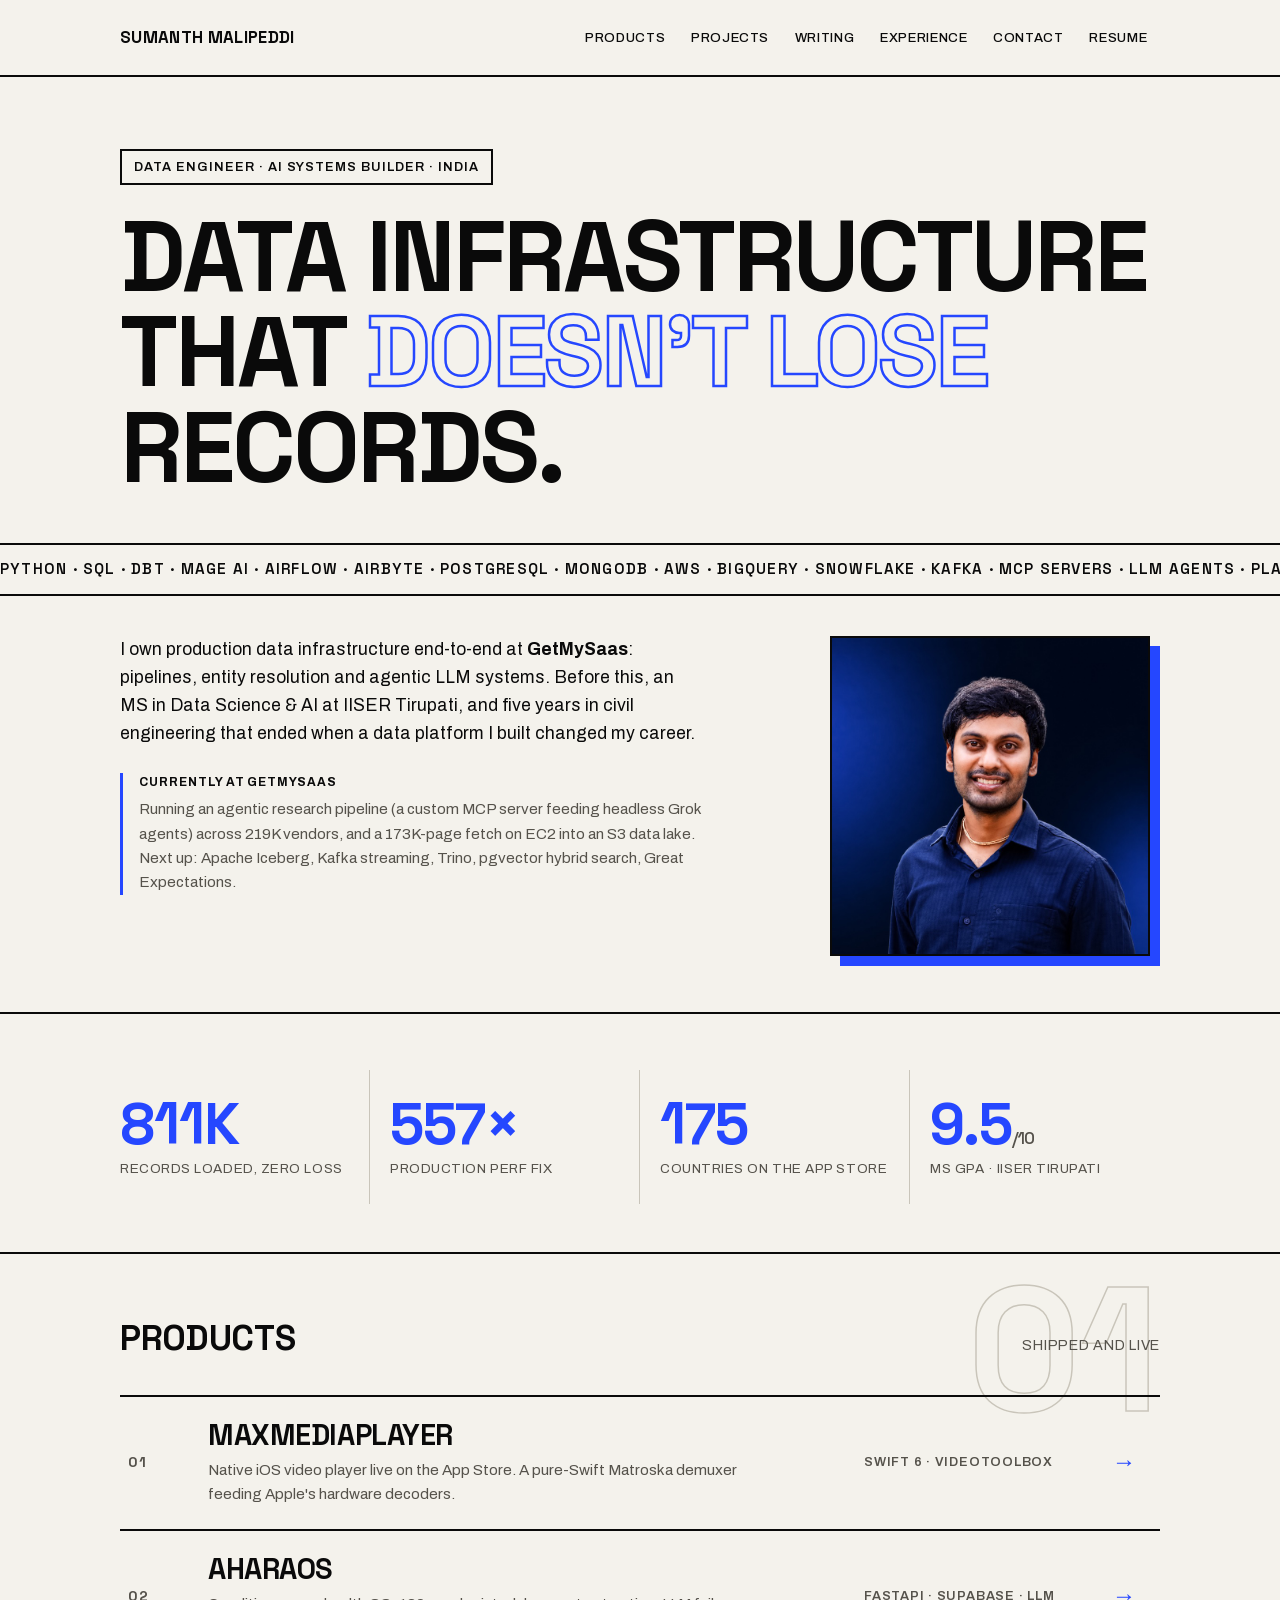
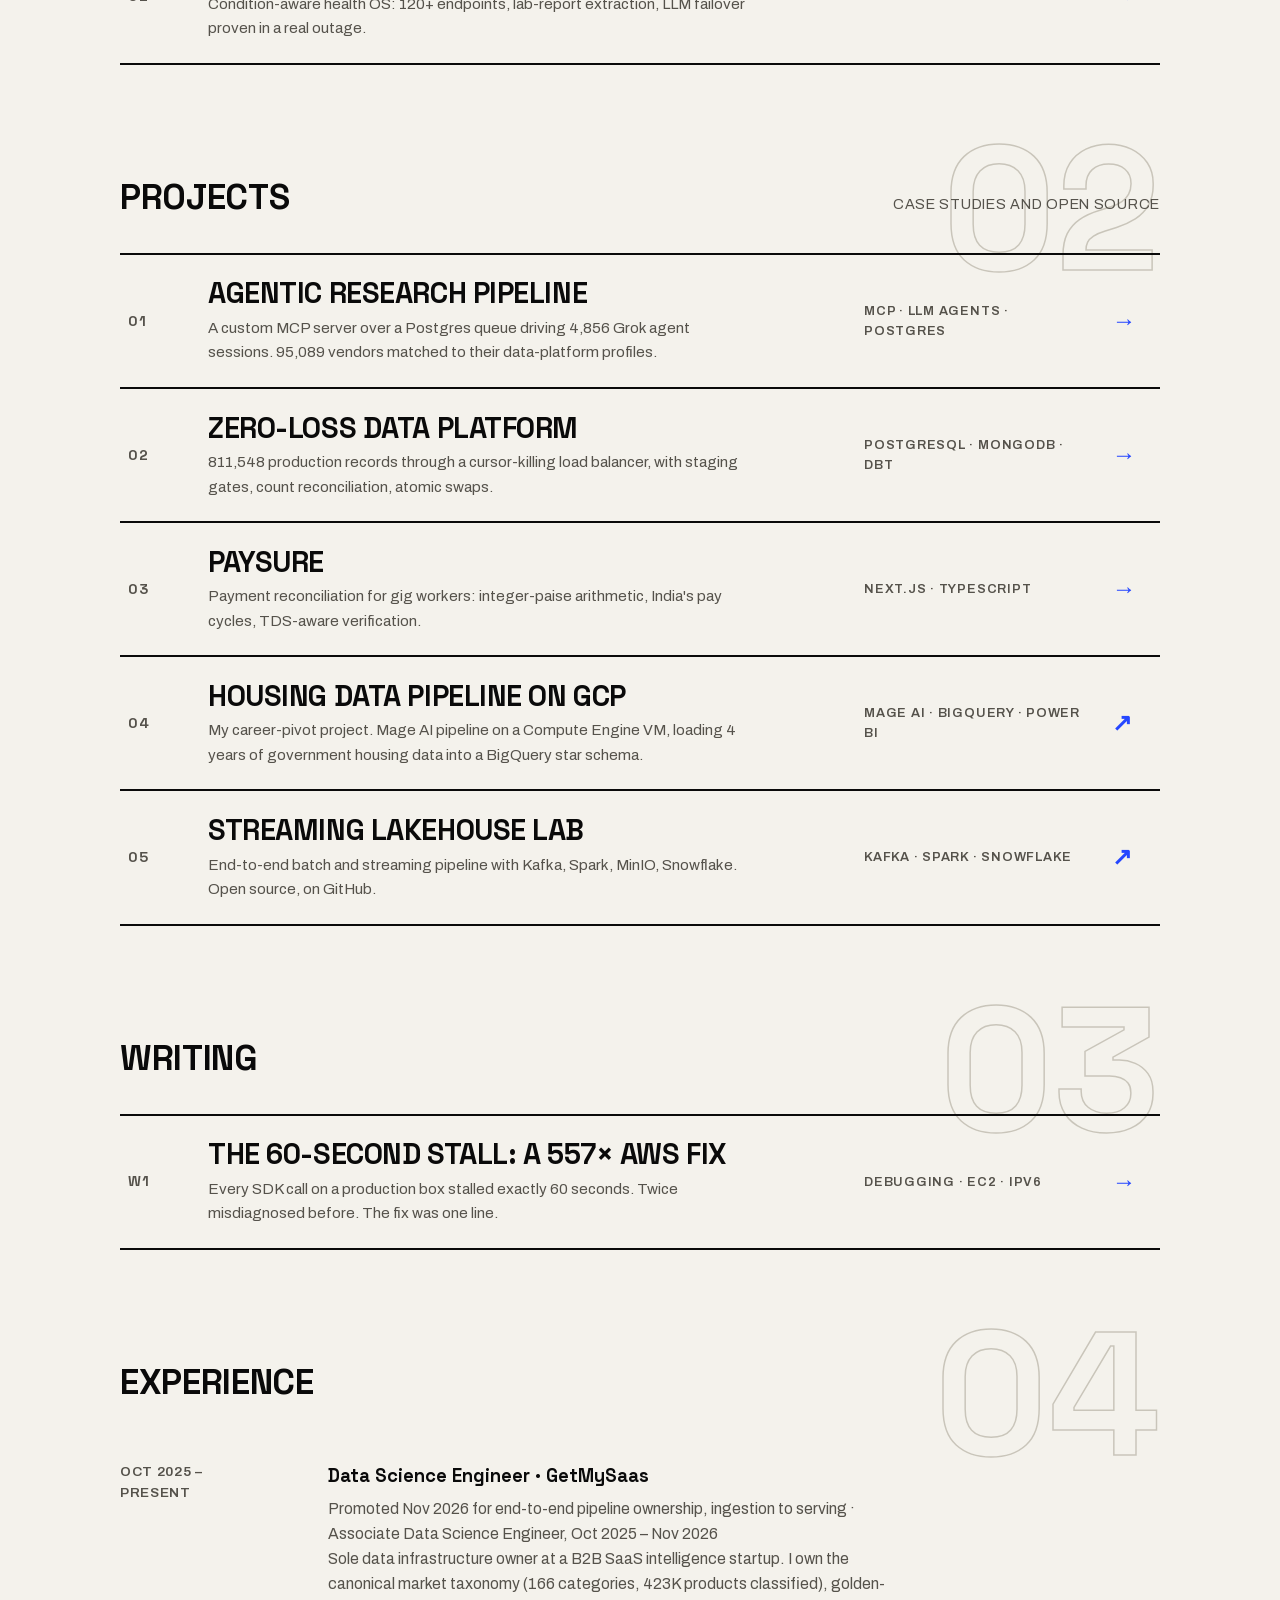
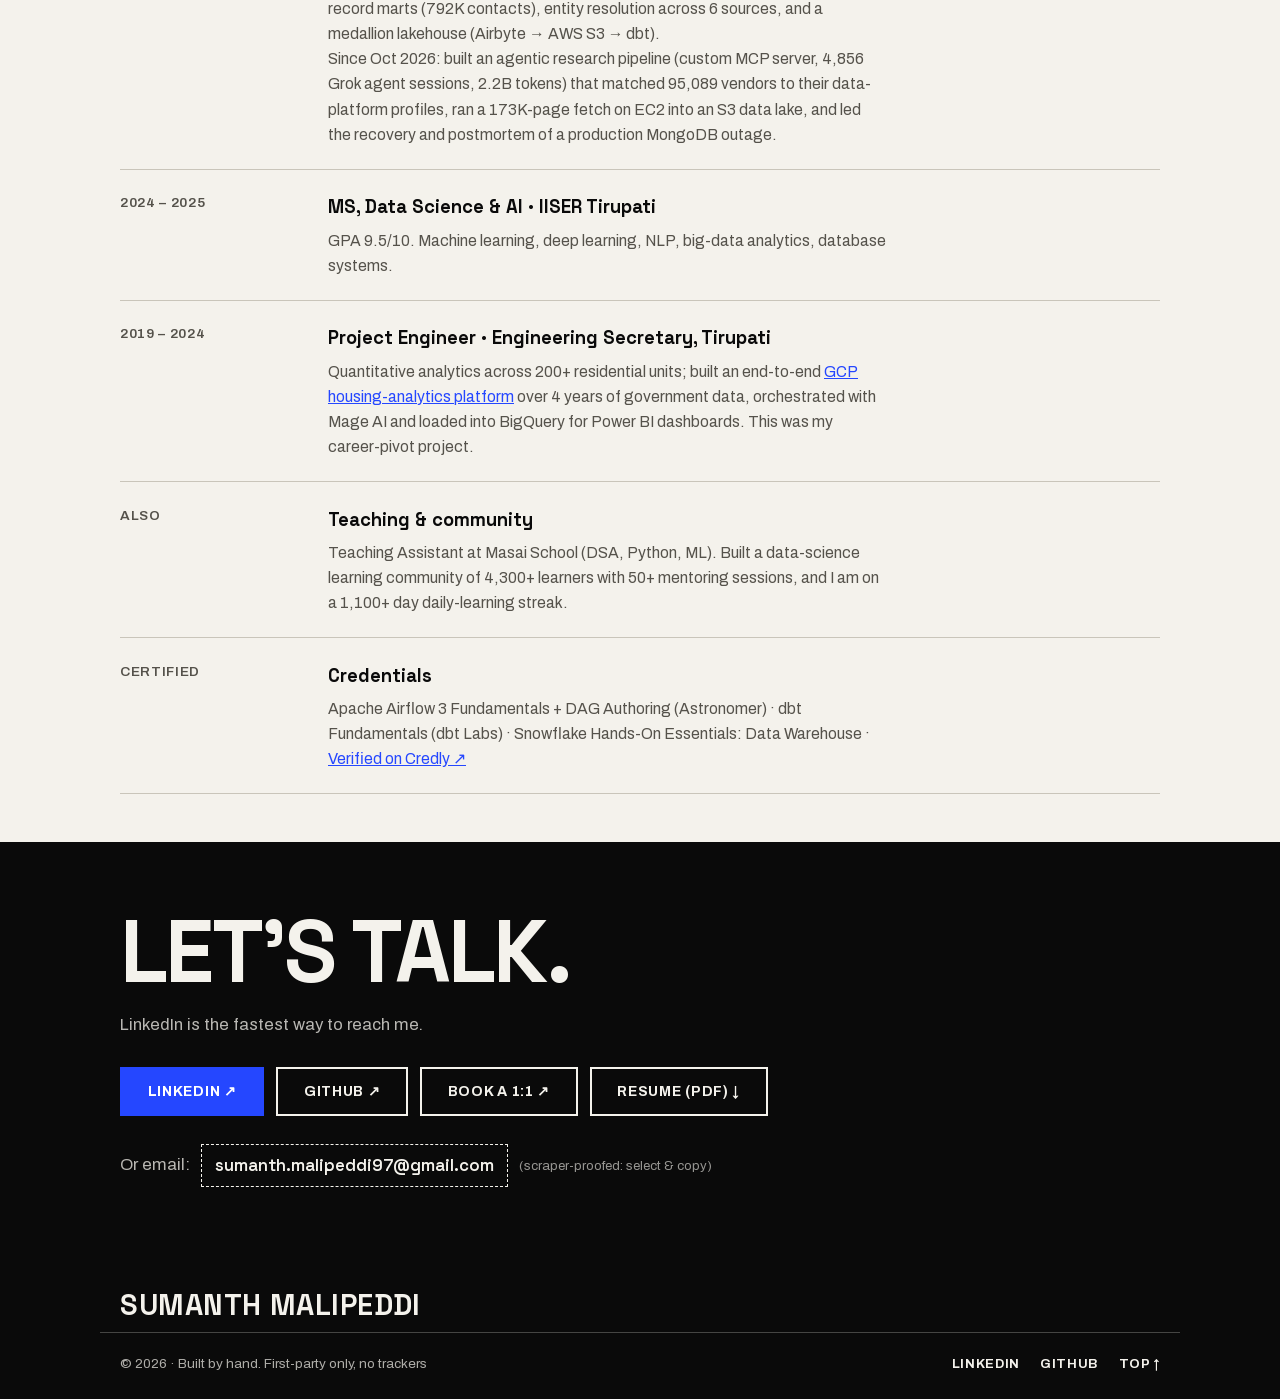
==== commit 412d046a: "fix: mark airflow orchestration as in progress on zero-loss case study Co-Authored-By: Claude Opus 5" ====
--- a/index.html
+++ b/index.html
@@ -143,7 +143,7 @@
             <span class="row-title">Zero-loss data platform</span>
             <span class="row-desc">811,548 production records through a cursor-killing load balancer, with staging gates, count reconciliation, atomic swaps.</span>
           </span>
-          <span class="row-meta">PostgreSQL · dbt · Airflow</span>
+          <span class="row-meta">PostgreSQL · MongoDB · dbt</span>
           <span class="arrow" aria-hidden="true">→</span>
         </a>
         <a class="row" href="projects/paysure.html">
